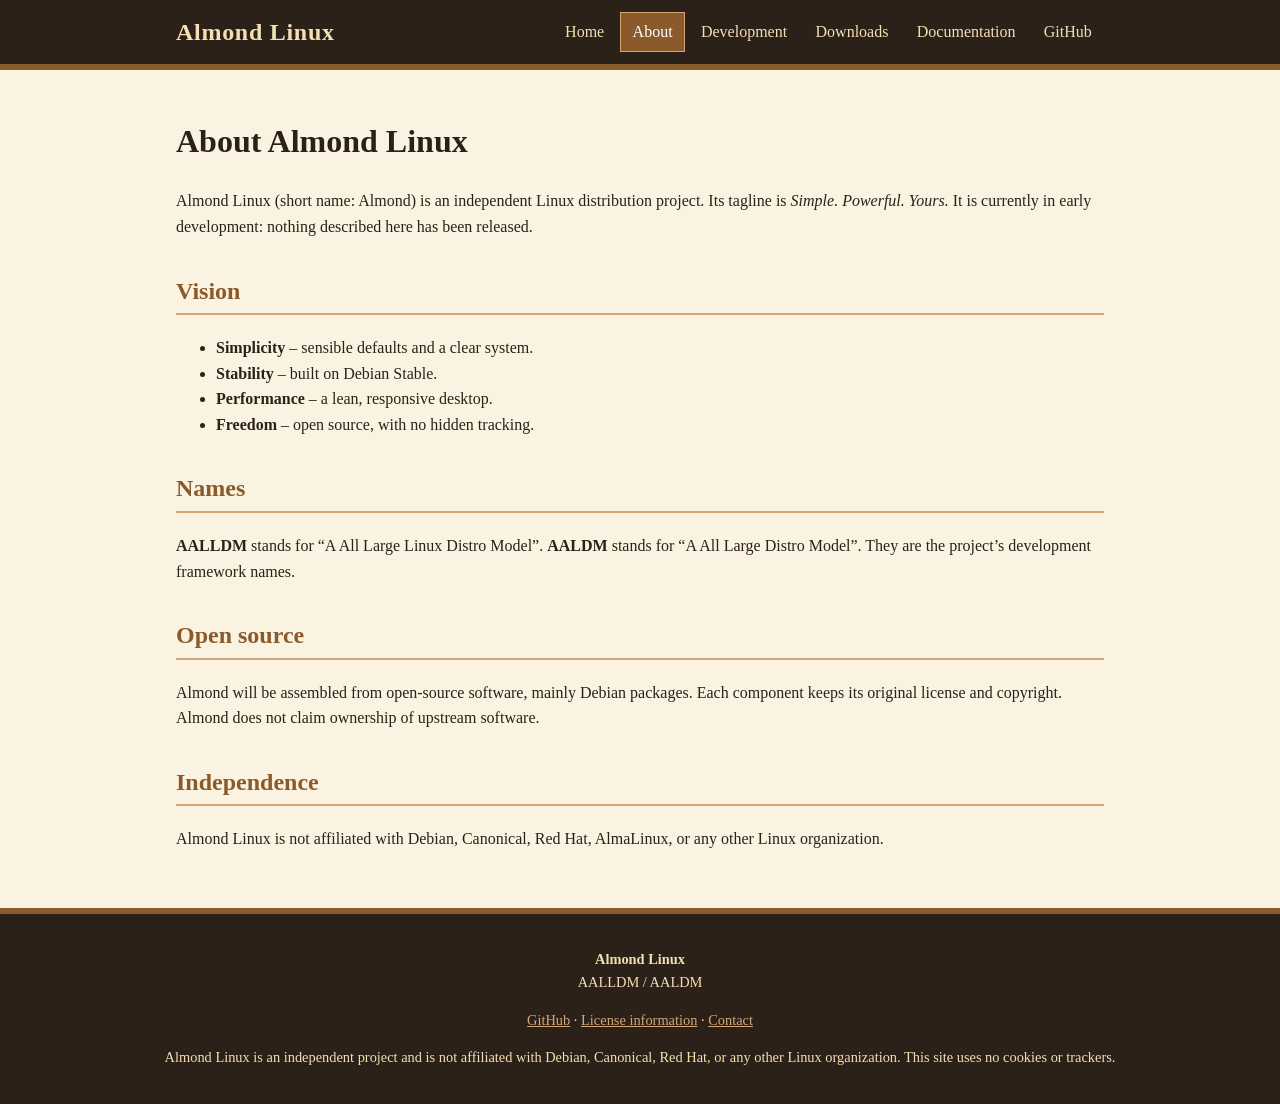
==== about.html @ 00ea7e12 "Initial Almond Linux website (local)" ====
<!DOCTYPE html>
<html lang="en"><head><meta charset="utf-8"><meta name="viewport" content="width=device-width,initial-scale=1">
<title>About – Almond Linux</title><meta name="description" content="What Almond Linux is, its vision and its open-source philosophy.">
<meta property="og:title" content="About – Almond Linux"><meta property="og:description" content="What Almond Linux is, its vision and its open-source philosophy."><meta property="og:type" content="website">
<meta name="theme-color" content="#2B2118"><link rel="stylesheet" href="assets/css/style.css"></head>
<body><a class="skip" href="#main">Skip to content</a>
<header><div class="bar"><a class="brand" href="index.html">Almond Linux</a><nav aria-label="Main"><ul><li><a href="index.html">Home</a></li><li><a href="about.html" aria-current="page">About</a></li><li><a href="development.html">Development</a></li><li><a href="downloads.html">Downloads</a></li><li><a href="docs.html">Documentation</a></li><li><a href="https://github.com/AlmondLinux" rel="noopener">GitHub</a></li></ul></nav></div></header>
<main id="main">

<h1>About Almond Linux</h1>
<p>Almond Linux (short name: Almond) is an independent Linux distribution project. Its tagline is <em>Simple. Powerful. Yours.</em> It is currently in early development: nothing described here has been released.</p>
<h2>Vision</h2>
<ul><li><strong>Simplicity</strong> – sensible defaults and a clear system.</li><li><strong>Stability</strong> – built on Debian Stable.</li><li><strong>Performance</strong> – a lean, responsive desktop.</li><li><strong>Freedom</strong> – open source, with no hidden tracking.</li></ul>
<h2>Names</h2>
<p><strong>AALLDM</strong> stands for “A All Large Linux Distro Model”. <strong>AALDM</strong> stands for “A All Large Distro Model”. They are the project’s development framework names.</p>
<h2>Open source</h2>
<p>Almond will be assembled from open-source software, mainly Debian packages. Each component keeps its original license and copyright. Almond does not claim ownership of upstream software.</p>
<h2>Independence</h2>
<p>Almond Linux is not affiliated with Debian, Canonical, Red Hat, AlmaLinux, or any other Linux organization.</p>
</main>
<footer><p><strong>Almond Linux</strong><br>AALLDM / AALDM</p>
<p><a href="https://github.com/AlmondLinux" rel="noopener">GitHub</a> · <a href="docs.html#license">License information</a> · <a href="docs.html#contact">Contact</a></p>
<p>Almond Linux is an independent project and is not affiliated with Debian, Canonical, Red Hat, or any other Linux organization. This site uses no cookies or trackers.</p></footer>
</body></html>
---- assets/css/style.css ----
:root{--brown:#8B5A2B;--almond:#D2A679;--cream:#F5DEB3;--dark:#2B2118;--paper:#FBF3E2}
*{box-sizing:border-box}
html{font-size:100%}
body{margin:0;background:var(--paper);color:var(--dark);font:1rem/1.6 Georgia,"Times New Roman",serif}
a{color:#6B3F14}a:hover{color:var(--dark)}
a:focus-visible,button:focus-visible{outline:3px solid var(--dark);outline-offset:2px}
.skip{position:absolute;left:-999px}.skip:focus{left:8px;top:8px;background:var(--cream);padding:.5rem;z-index:9}
header{background:var(--dark);border-bottom:6px solid var(--brown)}
.bar{max-width:60rem;margin:0 auto;padding:.75rem 1rem;display:flex;flex-wrap:wrap;align-items:center;justify-content:space-between;gap:.5rem}
.brand{color:var(--cream);font:700 1.5rem Georgia,serif;text-decoration:none;letter-spacing:.03em}
.brand:hover{color:var(--almond)}
nav ul{list-style:none;margin:0;padding:0;display:flex;flex-wrap:wrap;gap:.25rem}
nav a{display:block;color:var(--cream);text-decoration:none;padding:.4rem .7rem;border:1px solid transparent}
nav a:hover,nav a[aria-current=page]{background:var(--brown);border-color:var(--almond);color:#fff}
main{max-width:60rem;margin:0 auto;padding:1.5rem 1rem 2.5rem}
.hero{background:var(--cream);border:2px solid var(--brown);padding:2rem 1.25rem;text-align:center;margin-bottom:2rem}
.hero h1{font-size:clamp(2rem,8vw,3.2rem);letter-spacing:.12em;margin:0;color:var(--brown)}
.tag{font-size:1.3rem;font-style:italic;margin:.25rem 0 1rem}
.status{display:inline-block;background:var(--dark);color:var(--cream);padding:.25rem .75rem;font:.9rem/1.4 monospace}
h2{color:var(--brown);border-bottom:2px solid var(--almond);padding-bottom:.2rem;margin-top:2rem}
.notice{border-left:6px solid var(--brown);background:var(--cream);padding:.75rem 1rem}
table{border-collapse:collapse;width:100%}
th,td{border:1px solid var(--almond);padding:.5rem;text-align:left;vertical-align:top}
th{background:var(--cream)}
code,pre{font-family:ui-monospace,Menlo,monospace}pre{background:var(--dark);color:var(--cream);padding:1rem;overflow-x:auto}
footer{background:var(--dark);color:var(--cream);border-top:6px solid var(--brown);text-align:center;padding:1.25rem 1rem;font-size:.9rem}
footer a{color:var(--almond)}
@media(max-width:36rem){.bar{flex-direction:column;align-items:flex-start}}
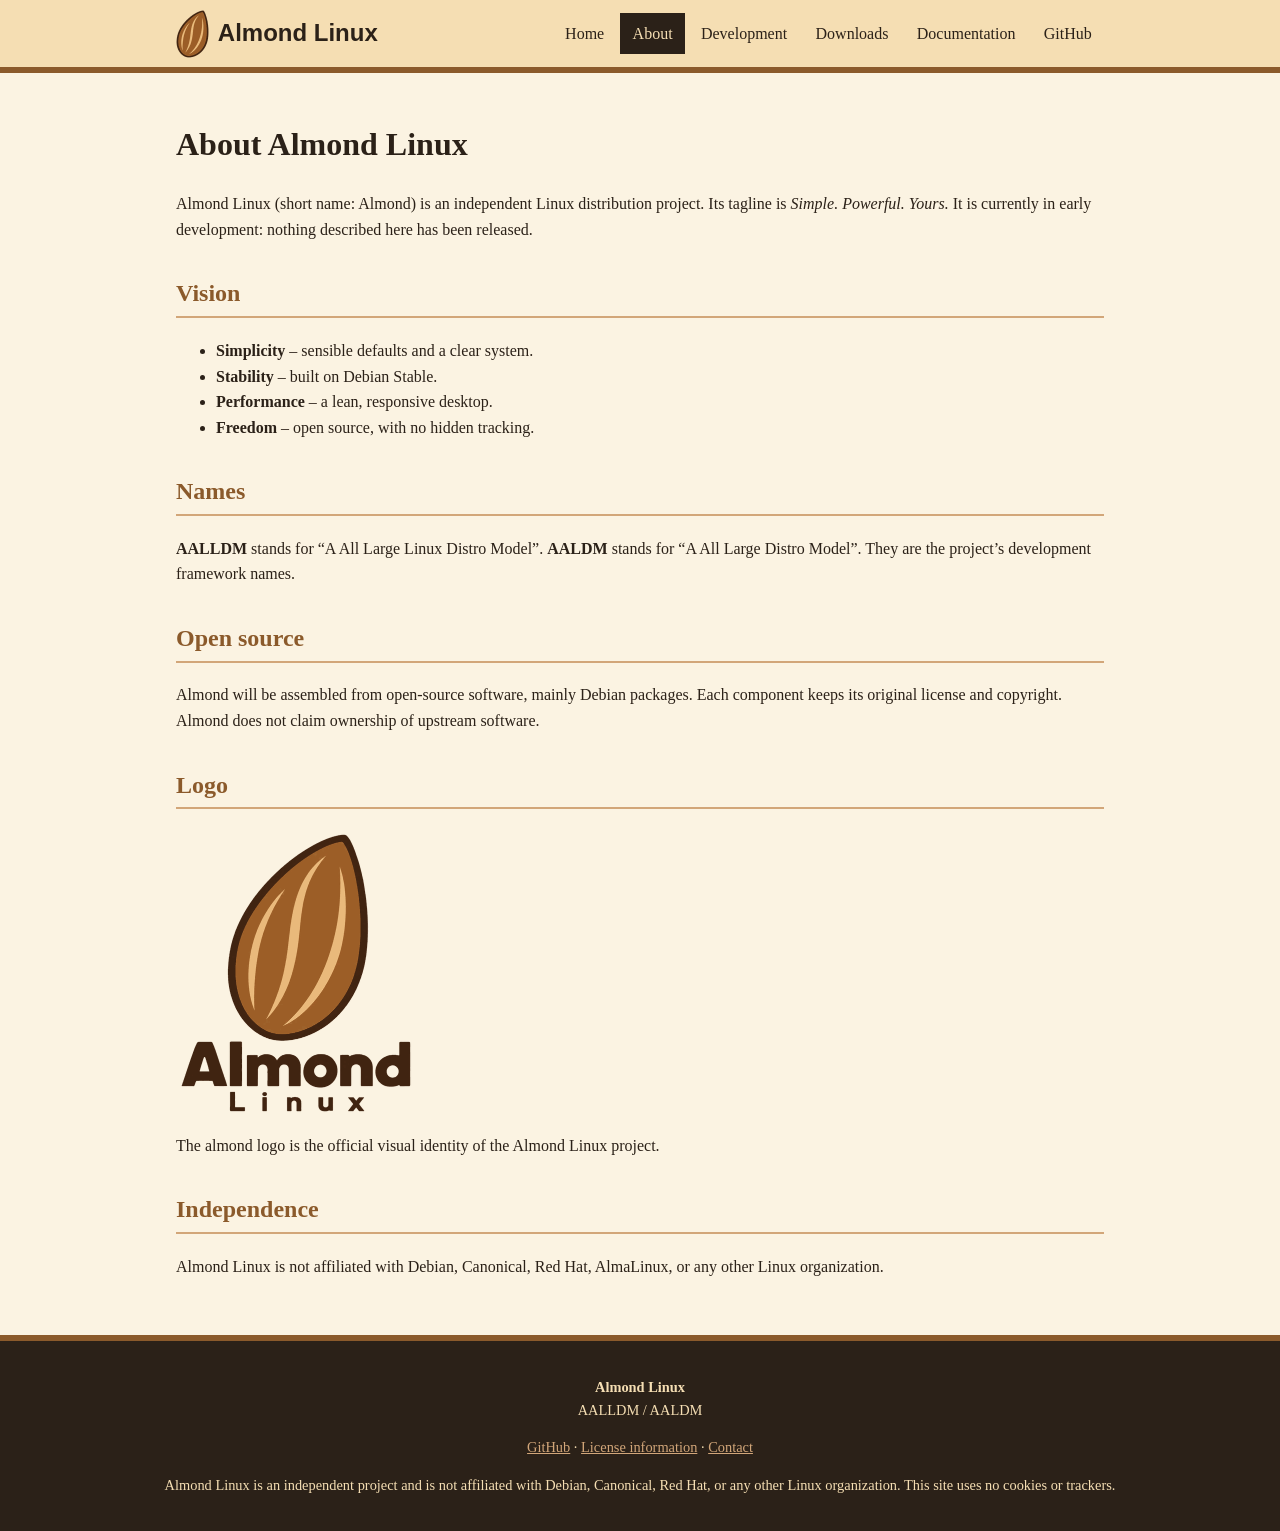
==== commit 104ba542: "Add official Almond logo, favicon and social image; cream header; home roadmap list Co-Authored-By: " ====
--- a/about.html
+++ b/about.html
@@ -2,9 +2,12 @@
 <html lang="en"><head><meta charset="utf-8"><meta name="viewport" content="width=device-width,initial-scale=1">
 <title>About – Almond Linux</title><meta name="description" content="What Almond Linux is, its vision and its open-source philosophy.">
 <meta property="og:title" content="About – Almond Linux"><meta property="og:description" content="What Almond Linux is, its vision and its open-source philosophy."><meta property="og:type" content="website">
-<meta name="theme-color" content="#2B2118"><link rel="stylesheet" href="assets/css/style.css"></head>
+<meta name="theme-color" content="#F5DEB3"><link rel="stylesheet" href="assets/css/style.css">
+<link rel="icon" href="favicon.ico" sizes="any"><link rel="icon" type="image/png" sizes="32x32" href="assets/images/favicon-32.png"><link rel="apple-touch-icon" href="assets/images/apple-touch-icon.png">
+<meta property="og:image" content="https://almondlinux.github.io/assets/images/og-image.png"><meta property="og:image:alt" content="The Almond Linux logo: a brown almond above the words Almond Linux"><meta name="twitter:card" content="summary_large_image">
+</head>
 <body><a class="skip" href="#main">Skip to content</a>
-<header><div class="bar"><a class="brand" href="index.html">Almond Linux</a><nav aria-label="Main"><ul><li><a href="index.html">Home</a></li><li><a href="about.html" aria-current="page">About</a></li><li><a href="development.html">Development</a></li><li><a href="downloads.html">Downloads</a></li><li><a href="docs.html">Documentation</a></li><li><a href="https://github.com/AlmondLinux" rel="noopener">GitHub</a></li></ul></nav></div></header>
+<header><div class="bar"><a class="brand" href="index.html"><img src="assets/images/almond-mark-header.png" width="33" height="48" alt=""><span>Almond Linux</span></a><nav aria-label="Main"><ul><li><a href="index.html">Home</a></li><li><a href="about.html" aria-current="page">About</a></li><li><a href="development.html">Development</a></li><li><a href="downloads.html">Downloads</a></li><li><a href="docs.html">Documentation</a></li><li><a href="https://github.com/AlmondLinux" rel="noopener">GitHub</a></li></ul></nav></div></header>
 <main id="main">
 
 <h1>About Almond Linux</h1>
@@ -15,6 +18,9 @@
 <p><strong>AALLDM</strong> stands for “A All Large Linux Distro Model”. <strong>AALDM</strong> stands for “A All Large Distro Model”. They are the project’s development framework names.</p>
 <h2>Open source</h2>
 <p>Almond will be assembled from open-source software, mainly Debian packages. Each component keeps its original license and copyright. Almond does not claim ownership of upstream software.</p>
+<h2>Logo</h2>
+<p><img class="logo-full" src="assets/images/almond-logo.png" width="240" height="288" alt="The Almond Linux logo: a brown almond with golden highlights above the words Almond Linux"></p>
+<p>The almond logo is the official visual identity of the Almond Linux project.</p>
 <h2>Independence</h2>
 <p>Almond Linux is not affiliated with Debian, Canonical, Red Hat, AlmaLinux, or any other Linux organization.</p>
 </main>
--- a/assets/css/style.css
+++ b/assets/css/style.css
@@ -5,15 +5,20 @@
 a{color:#6B3F14}a:hover{color:var(--dark)}
 a:focus-visible,button:focus-visible{outline:3px solid var(--dark);outline-offset:2px}
 .skip{position:absolute;left:-999px}.skip:focus{left:8px;top:8px;background:var(--cream);padding:.5rem;z-index:9}
-header{background:var(--dark);border-bottom:6px solid var(--brown)}
-.bar{max-width:60rem;margin:0 auto;padding:.75rem 1rem;display:flex;flex-wrap:wrap;align-items:center;justify-content:space-between;gap:.5rem}
-.brand{color:var(--cream);font:700 1.5rem Georgia,serif;text-decoration:none;letter-spacing:.03em}
-.brand:hover{color:var(--almond)}
+header{background:var(--cream);border-bottom:6px solid var(--brown)}
+.bar{max-width:60rem;margin:0 auto;padding:.6rem 1rem;display:flex;flex-wrap:wrap;align-items:center;justify-content:space-between;gap:.5rem}
+.brand{display:flex;align-items:center;gap:.55rem;color:var(--dark);font:700 1.5rem/1.2 "Trebuchet MS",Verdana,sans-serif;text-decoration:none}
+.brand img{display:block}
+.brand:hover{color:var(--brown)}
 nav ul{list-style:none;margin:0;padding:0;display:flex;flex-wrap:wrap;gap:.25rem}
-nav a{display:block;color:var(--cream);text-decoration:none;padding:.4rem .7rem;border:1px solid transparent}
-nav a:hover,nav a[aria-current=page]{background:var(--brown);border-color:var(--almond);color:#fff}
+nav a{display:block;color:var(--dark);text-decoration:none;padding:.4rem .7rem;border:1px solid transparent}
+nav a:hover{background:var(--brown);border-color:var(--dark);color:#fff}
+nav a[aria-current=page]{background:var(--dark);color:var(--cream)}
 main{max-width:60rem;margin:0 auto;padding:1.5rem 1rem 2.5rem}
 .hero{background:var(--cream);border:2px solid var(--brown);padding:2rem 1.25rem;text-align:center;margin-bottom:2rem}
+.hero-mark{display:block;margin:0 auto 1rem;height:auto}
+.logo-full{display:block;max-width:100%;height:auto}
+.roadmap{padding-left:1.25rem}
 .hero h1{font-size:clamp(2rem,8vw,3.2rem);letter-spacing:.12em;margin:0;color:var(--brown)}
 .tag{font-size:1.3rem;font-style:italic;margin:.25rem 0 1rem}
 .status{display:inline-block;background:var(--dark);color:var(--cream);padding:.25rem .75rem;font:.9rem/1.4 monospace}
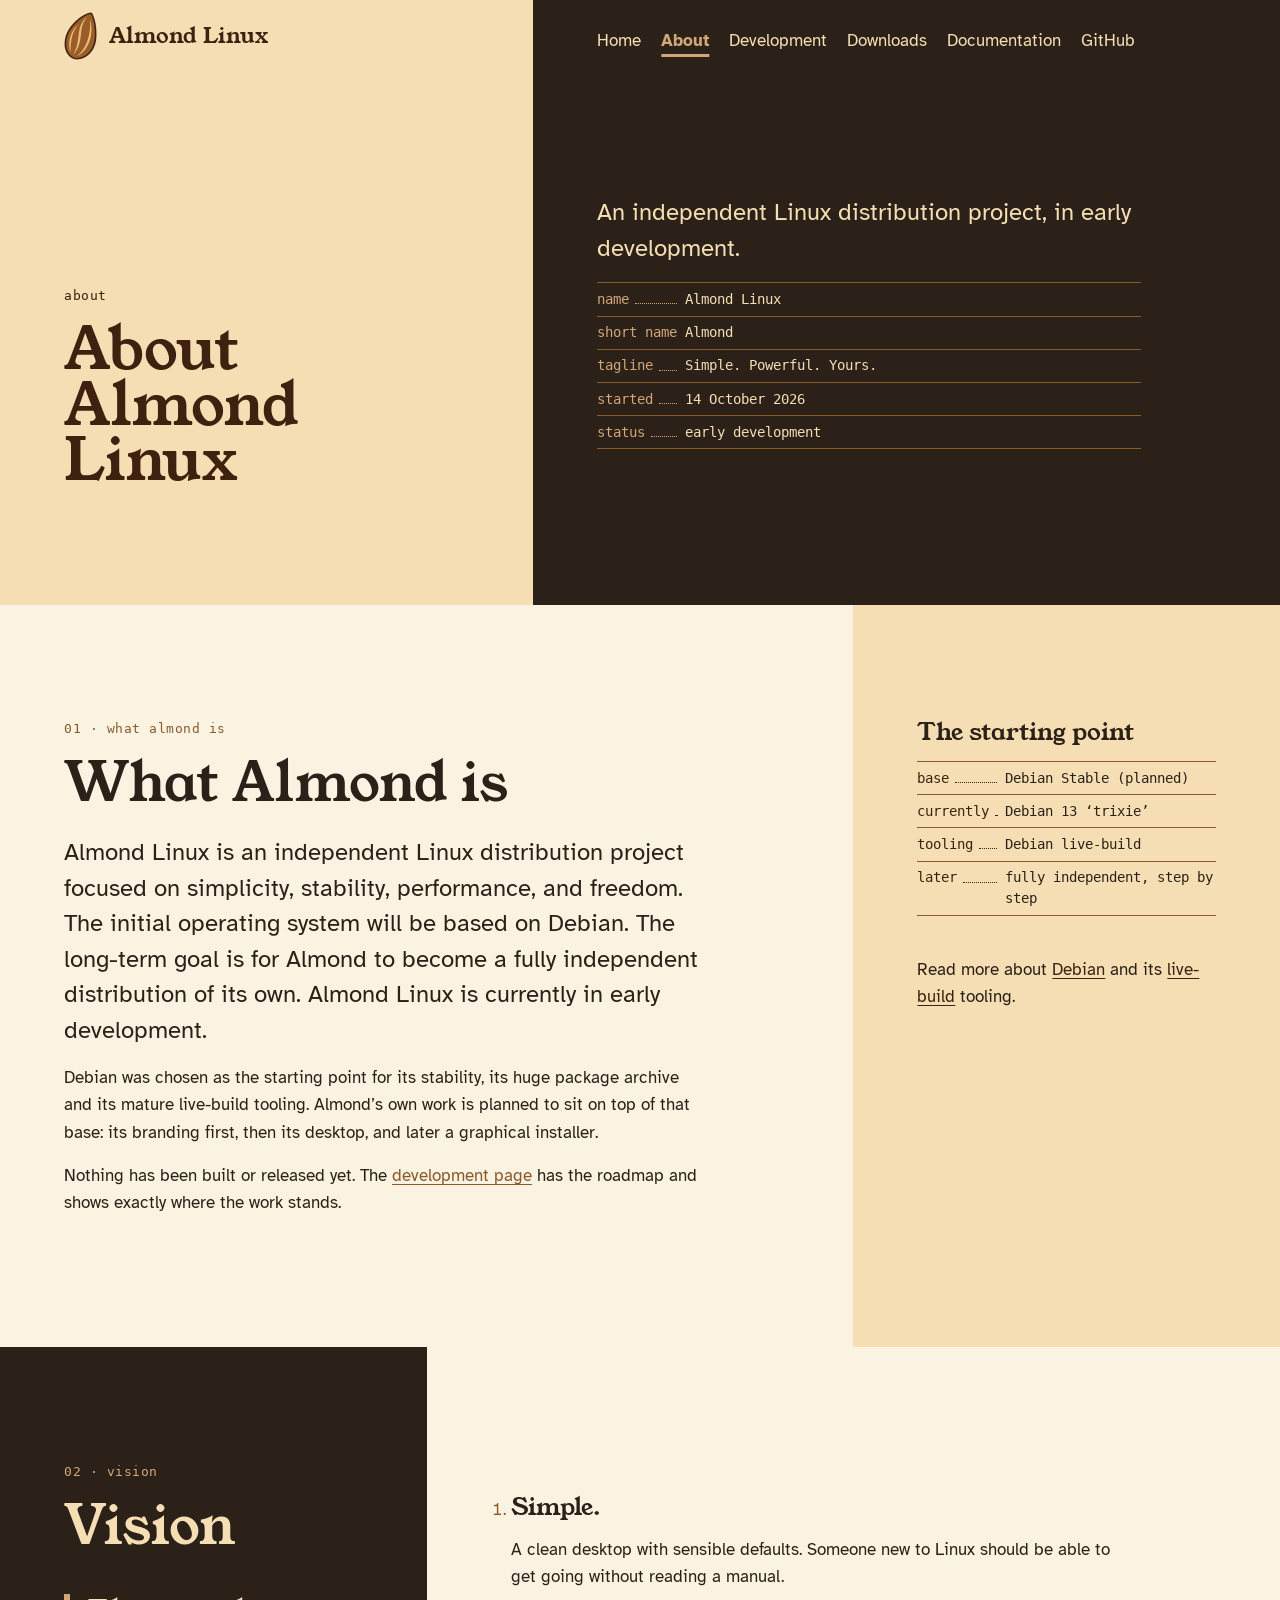
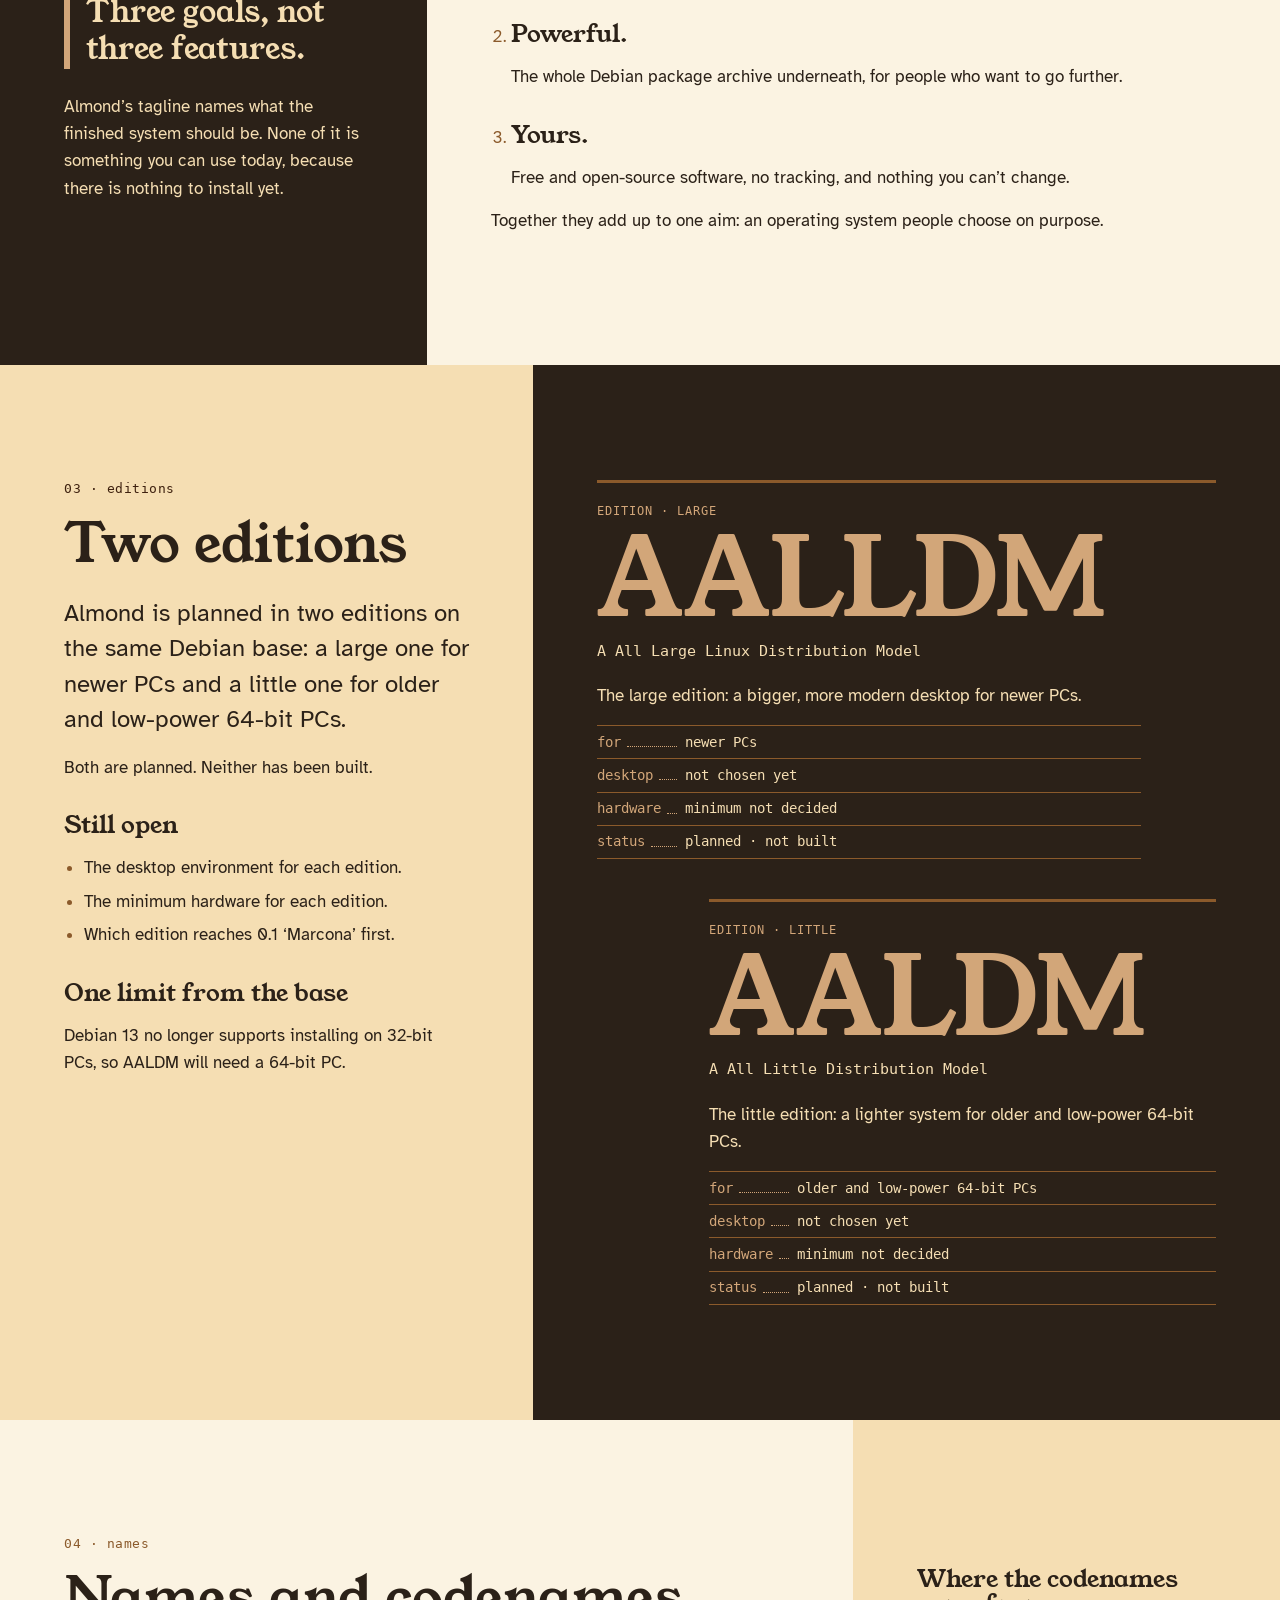
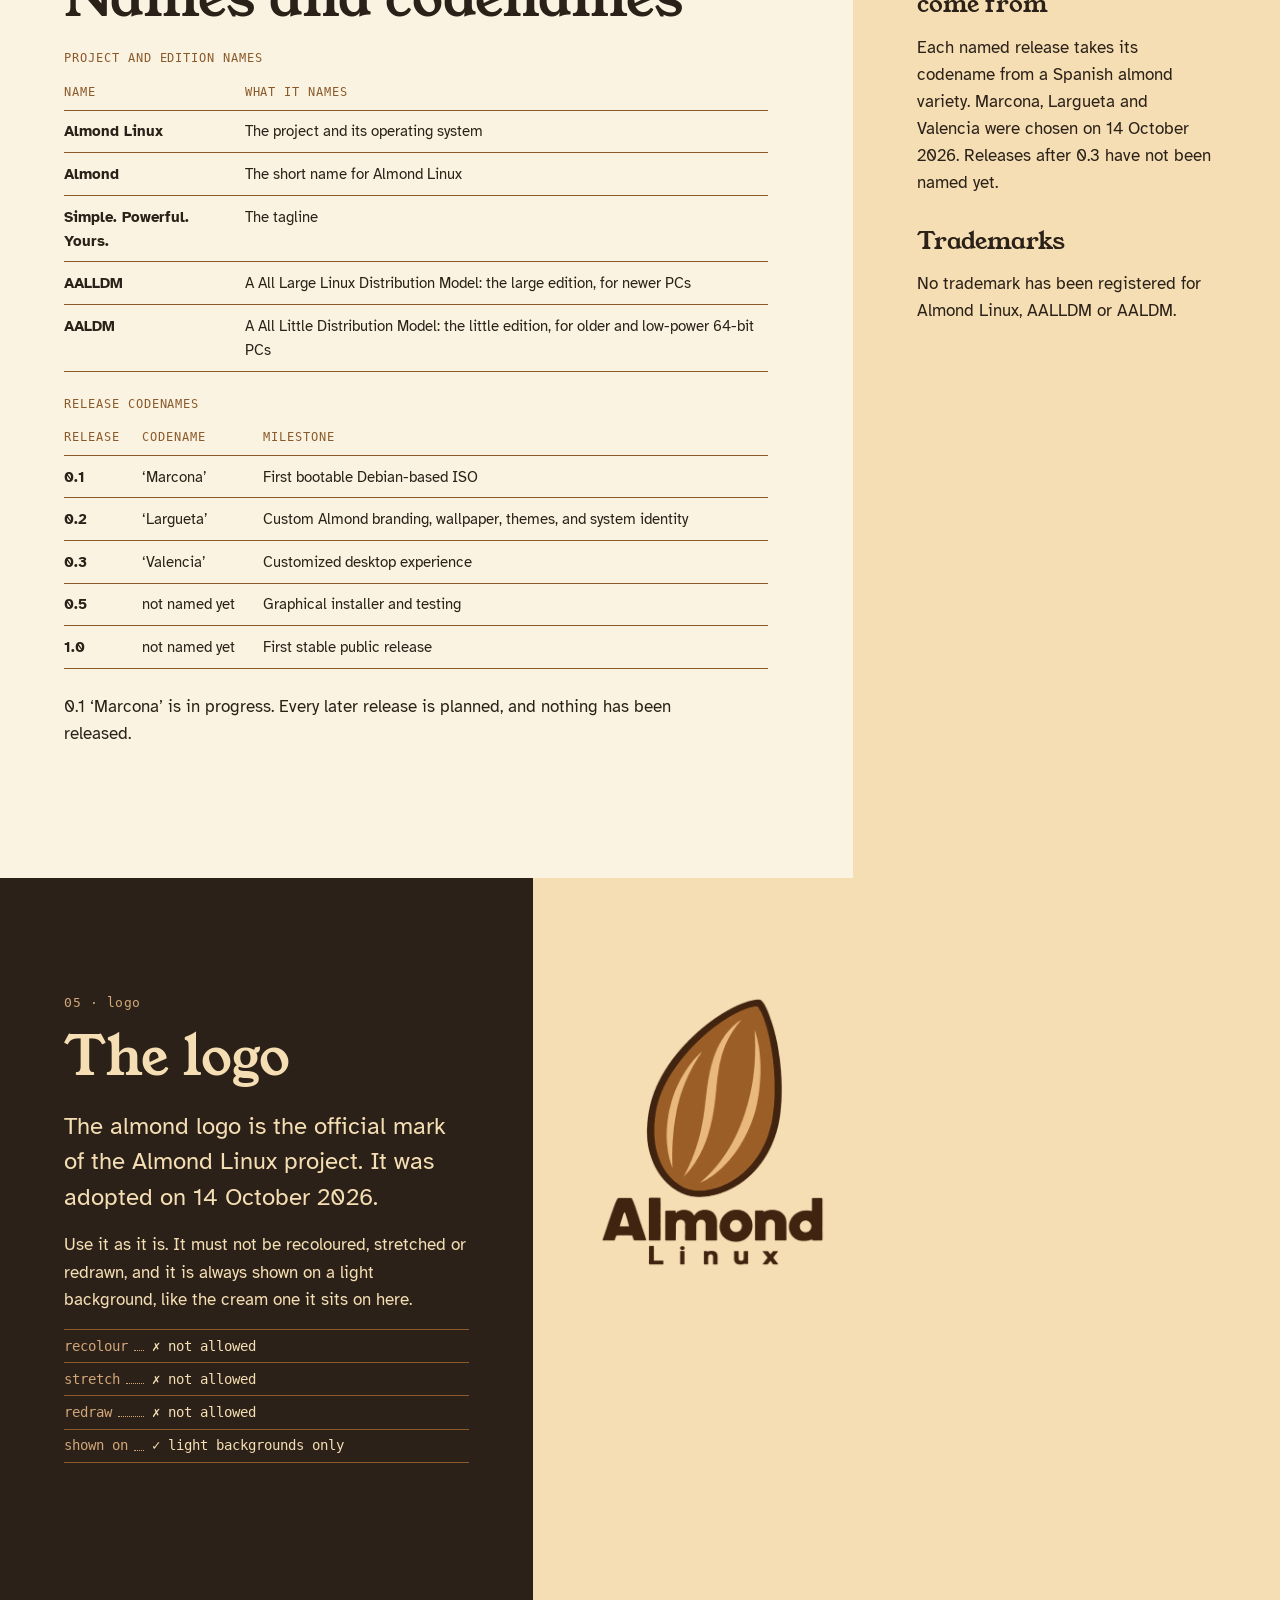
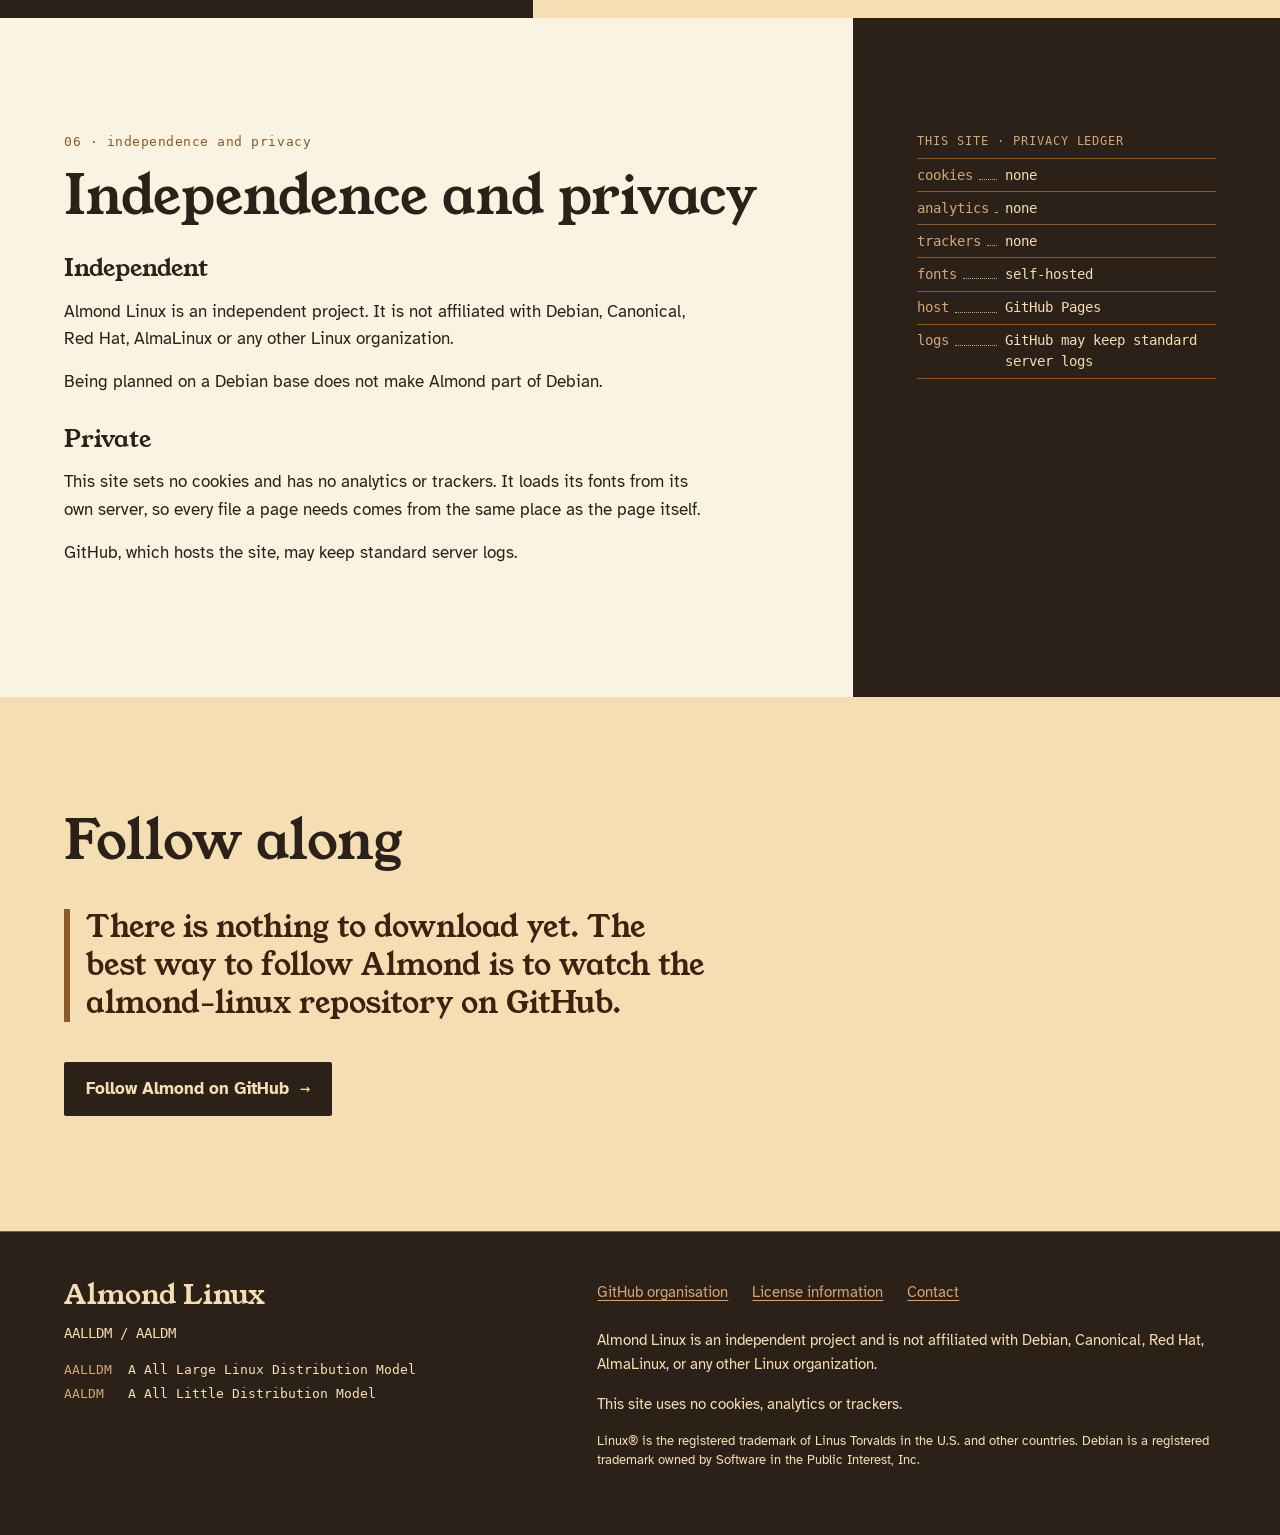
==== commit dfd4ca66: "Almond Linux website: split-field design, two editions, codenames, MIT license Five pages (home, abo" ====
--- a/about.html
+++ b/about.html
@@ -1,30 +1,276 @@
-<!DOCTYPE html>
-<html lang="en"><head><meta charset="utf-8"><meta name="viewport" content="width=device-width,initial-scale=1">
-<title>About – Almond Linux</title><meta name="description" content="What Almond Linux is, its vision and its open-source philosophy.">
-<meta property="og:title" content="About – Almond Linux"><meta property="og:description" content="What Almond Linux is, its vision and its open-source philosophy."><meta property="og:type" content="website">
-<meta name="theme-color" content="#F5DEB3"><link rel="stylesheet" href="assets/css/style.css">
-<link rel="icon" href="favicon.ico" sizes="any"><link rel="icon" type="image/png" sizes="32x32" href="assets/images/favicon-32.png"><link rel="apple-touch-icon" href="assets/images/apple-touch-icon.png">
-<meta property="og:image" content="https://almondlinux.github.io/assets/images/og-image.png"><meta property="og:image:alt" content="The Almond Linux logo: a brown almond above the words Almond Linux"><meta name="twitter:card" content="summary_large_image">
+<!doctype html>
+<html lang="en">
+<head>
+<meta charset="utf-8">
+<meta name="viewport" content="width=device-width, initial-scale=1">
+<title>About – Almond Linux</title>
+<meta name="description" content="What Almond Linux is, its two editions AALLDM and AALDM, its vision, names, codenames and logo.">
+<meta name="theme-color" content="#2B2118">
+<meta name="color-scheme" content="light">
+<link rel="icon" href="favicon.ico" sizes="any">
+<link rel="icon" type="image/png" sizes="32x32" href="assets/images/favicon-32.png">
+<link rel="apple-touch-icon" href="assets/images/apple-touch-icon.png">
+<meta property="og:type" content="website">
+<meta property="og:title" content="About – Almond Linux">
+<meta property="og:description" content="What Almond Linux is, its two editions AALLDM and AALDM, its vision, names, codenames and logo.">
+<meta property="og:image" content="https://almondlinux.github.io/assets/images/og-image.png">
+<meta property="og:image:alt" content="The Almond Linux logo: a brown almond above the words Almond Linux">
+<meta name="twitter:card" content="summary_large_image">
+<link rel="stylesheet" href="assets/css/fonts.css">
+<link rel="stylesheet" href="assets/css/style.css">
 </head>
-<body><a class="skip" href="#main">Skip to content</a>
-<header><div class="bar"><a class="brand" href="index.html"><img src="assets/images/almond-mark-header.png" width="33" height="48" alt=""><span>Almond Linux</span></a><nav aria-label="Main"><ul><li><a href="index.html">Home</a></li><li><a href="about.html" aria-current="page">About</a></li><li><a href="development.html">Development</a></li><li><a href="downloads.html">Downloads</a></li><li><a href="docs.html">Documentation</a></li><li><a href="https://github.com/AlmondLinux" rel="noopener">GitHub</a></li></ul></nav></div></header>
+<body>
+<a class="skip" href="#main">Skip to content</a>
+
+<header class="split s57 masthead">
+  <div class="field cream bar">
+    <a class="brand" href="index.html"><img src="assets/images/almond-mark-header.png" width="33" height="48" alt=""><span>Almond Linux</span></a>
+  </div>
+  <nav class="field navcell" aria-label="Main">
+    <ul>
+      <li><a href="index.html">Home</a></li>
+      <li><a href="about.html" aria-current="page">About</a></li>
+      <li><a href="development.html">Development</a></li>
+      <li><a href="downloads.html">Downloads</a></li>
+      <li><a href="docs.html">Documentation</a></li>
+      <li><a href="https://github.com/AlmondLinux">GitHub</a></li>
+    </ul>
+  </nav>
+</header>
+
 <main id="main">
 
-<h1>About Almond Linux</h1>
-<p>Almond Linux (short name: Almond) is an independent Linux distribution project. Its tagline is <em>Simple. Powerful. Yours.</em> It is currently in early development: nothing described here has been released.</p>
-<h2>Vision</h2>
-<ul><li><strong>Simplicity</strong> – sensible defaults and a clear system.</li><li><strong>Stability</strong> – built on Debian Stable.</li><li><strong>Performance</strong> – a lean, responsive desktop.</li><li><strong>Freedom</strong> – open source, with no hidden tracking.</li></ul>
-<h2>Names</h2>
-<p><strong>AALLDM</strong> stands for “A All Large Linux Distro Model”. <strong>AALDM</strong> stands for “A All Large Distro Model”. They are the project’s development framework names.</p>
-<h2>Open source</h2>
-<p>Almond will be assembled from open-source software, mainly Debian packages. Each component keeps its original license and copyright. Almond does not claim ownership of upstream software.</p>
-<h2>Logo</h2>
-<p><img class="logo-full" src="assets/images/almond-logo.png" width="240" height="288" alt="The Almond Linux logo: a brown almond with golden highlights above the words Almond Linux"></p>
-<p>The almond logo is the official visual identity of the Almond Linux project.</p>
-<h2>Independence</h2>
-<p>Almond Linux is not affiliated with Debian, Canonical, Red Hat, AlmaLinux, or any other Linux organization.</p>
+  <div class="split s57 pagehead">
+    <div class="field cream">
+      <p class="kicker">about</p>
+      <h1><span>About</span> <span>Almond</span> <span>Linux</span></h1>
+    </div>
+    <div class="field dark">
+      <p class="lead">An independent Linux distribution project, in early development.</p>
+      <dl class="ledger">
+        <div><dt>name</dt><dd>Almond Linux</dd></div>
+        <div><dt>short&nbsp;name</dt><dd>Almond</dd></div>
+        <div><dt>tagline</dt><dd>Simple. Powerful. Yours.</dd></div>
+        <div><dt>started</dt><dd><time datetime="2026-10-14">14 October 2026</time></dd></div>
+        <div><dt>status</dt><dd>early development</dd></div>
+      </dl>
+    </div>
+  </div>
+
+  <section class="split s84" aria-labelledby="h-what">
+    <div class="field paper">
+      <p class="kicker">01 · what almond is</p>
+      <h2 id="h-what">What Almond is</h2>
+      <div class="prose">
+        <p class="lead">Almond Linux is an independent Linux distribution project focused on simplicity, stability, performance, and freedom. The initial operating system will be based on Debian. The long-term goal is for Almond to become a fully independent distribution of its own. Almond Linux is currently in early development.</p>
+        <p>Debian was chosen as the starting point for its stability, its huge package archive and its mature live-build tooling. Almond’s own work is planned to sit on top of that base: its branding first, then its desktop, and later a graphical installer.</p>
+        <p>Nothing has been built or released yet. The <a href="development.html">development page</a> has the roadmap and shows exactly where the work stands.</p>
+      </div>
+    </div>
+    <div class="field cream">
+      <h3>The starting point</h3>
+      <dl class="ledger">
+        <div><dt>base</dt><dd>Debian Stable (planned)</dd></div>
+        <div><dt>currently</dt><dd>Debian 13 ‘trixie’</dd></div>
+        <div><dt>tooling</dt><dd>Debian live-build</dd></div>
+        <div><dt>later</dt><dd>fully independent, step by step</dd></div>
+      </dl>
+      <p>Read more about <a href="https://www.debian.org/">Debian</a> and its <a href="https://wiki.debian.org/DebianLive">live-build</a> tooling.</p>
+    </div>
+  </section>
+
+  <section class="split s48" aria-labelledby="h-vision">
+    <div class="field dark">
+      <p class="kicker">02 · vision</p>
+      <h2 id="h-vision">Vision</h2>
+      <p class="big">Three goals, not three features.</p>
+      <p>Almond’s tagline names what the finished system should be. None of it is something you can use today, because there is nothing to install yet.</p>
+    </div>
+    <div class="field paper">
+      <div class="prose">
+        <ol>
+          <li>
+            <h3>Simple.</h3>
+            <p>A clean desktop with sensible defaults. Someone new to Linux should be able to get going without reading a manual.</p>
+          </li>
+          <li>
+            <h3>Powerful.</h3>
+            <p>The whole Debian package archive underneath, for people who want to go further.</p>
+          </li>
+          <li>
+            <h3>Yours.</h3>
+            <p>Free and open-source software, no tracking, and nothing you can’t change.</p>
+          </li>
+        </ol>
+        <p>Together they add up to one aim: an operating system people choose on purpose.</p>
+      </div>
+    </div>
+  </section>
+
+  <section class="split s57" aria-labelledby="h-editions">
+    <div class="field cream">
+      <p class="kicker">03 · editions</p>
+      <h2 id="h-editions">Two editions</h2>
+      <p class="lead">Almond is planned in two editions on the same Debian base: a large one for newer PCs and a little one for older and low-power 64-bit PCs.</p>
+      <p>Both are planned. Neither has been built.</p>
+      <div class="prose">
+        <h3>Still open</h3>
+        <ul>
+          <li>The desktop environment for each edition.</li>
+          <li>The minimum hardware for each edition.</li>
+          <li>Which edition reaches 0.1 ‘Marcona’ first.</li>
+        </ul>
+        <h3>One limit from the base</h3>
+        <p>Debian 13 no longer supports installing on 32-bit PCs, so AALDM will need a 64-bit PC.</p>
+      </div>
+    </div>
+    <div class="field dark">
+      <div class="edition">
+        <p class="cap">Edition · large</p>
+        <p class="acro">AALLDM</p>
+        <p class="expansion">A All Large Linux Distribution Model</p>
+        <p>The large edition: a bigger, more modern desktop for newer PCs.</p>
+        <dl class="ledger">
+          <div><dt>for</dt><dd>newer PCs</dd></div>
+          <div><dt>desktop</dt><dd>not chosen yet</dd></div>
+          <div><dt>hardware</dt><dd>minimum not decided</dd></div>
+          <div><dt>status</dt><dd>planned · not built</dd></div>
+        </dl>
+      </div>
+      <div class="edition">
+        <p class="cap">Edition · little</p>
+        <p class="acro">AALDM</p>
+        <p class="expansion">A All Little Distribution Model</p>
+        <p>The little edition: a lighter system for older and low-power 64-bit PCs.</p>
+        <dl class="ledger">
+          <div><dt>for</dt><dd>older and low-power 64-bit PCs</dd></div>
+          <div><dt>desktop</dt><dd>not chosen yet</dd></div>
+          <div><dt>hardware</dt><dd>minimum not decided</dd></div>
+          <div><dt>status</dt><dd>planned · not built</dd></div>
+        </dl>
+      </div>
+    </div>
+  </section>
+
+  <section class="split s84" aria-labelledby="h-names">
+    <div class="field paper">
+      <p class="kicker">04 · names</p>
+      <h2 id="h-names">Names and codenames</h2>
+      <div class="scroll">
+        <table>
+          <caption>Project and edition names</caption>
+          <thead>
+            <tr><th scope="col">Name</th><th scope="col">What it names</th></tr>
+          </thead>
+          <tbody>
+            <tr><th scope="row">Almond Linux</th><td>The project and its operating system</td></tr>
+            <tr><th scope="row">Almond</th><td>The short name for Almond Linux</td></tr>
+            <tr><th scope="row">Simple. Powerful. Yours.</th><td>The tagline</td></tr>
+            <tr><th scope="row">AALLDM</th><td>A All Large Linux Distribution Model: the large edition, for newer PCs</td></tr>
+            <tr><th scope="row">AALDM</th><td>A All Little Distribution Model: the little edition, for older and low-power 64-bit PCs</td></tr>
+          </tbody>
+        </table>
+      </div>
+      <div class="scroll">
+        <table>
+          <caption>Release codenames</caption>
+          <thead>
+            <tr><th scope="col">Release</th><th scope="col">Codename</th><th scope="col">Milestone</th></tr>
+          </thead>
+          <tbody>
+            <tr><th scope="row">0.1</th><td>‘Marcona’</td><td>First bootable Debian-based ISO</td></tr>
+            <tr><th scope="row">0.2</th><td>‘Largueta’</td><td>Custom Almond branding, wallpaper, themes, and system identity</td></tr>
+            <tr><th scope="row">0.3</th><td>‘Valencia’</td><td>Customized desktop experience</td></tr>
+            <tr><th scope="row">0.5</th><td>not named yet</td><td>Graphical installer and testing</td></tr>
+            <tr><th scope="row">1.0</th><td>not named yet</td><td>First stable public release</td></tr>
+          </tbody>
+        </table>
+      </div>
+      <p>0.1 ‘Marcona’ is in progress. Every later release is planned, and nothing has been released.</p>
+    </div>
+    <div class="field cream">
+      <div class="prose">
+        <h3>Where the codenames come from</h3>
+        <p>Each named release takes its codename from a Spanish almond variety. Marcona, Largueta and Valencia were chosen on 14 October 2026. Releases after 0.3 have not been named yet.</p>
+        <h3>Trademarks</h3>
+        <p>No trademark has been registered for Almond Linux, AALLDM or AALDM.</p>
+      </div>
+    </div>
+  </section>
+
+  <section class="split s57" aria-labelledby="h-logo">
+    <div class="field dark">
+      <p class="kicker">05 · logo</p>
+      <h2 id="h-logo">The logo</h2>
+      <p class="lead">The almond logo is the official mark of the Almond Linux project. It was adopted on 14 October 2026.</p>
+      <p>Use it as it is. It must not be recoloured, stretched or redrawn, and it is always shown on a light background, like the cream one it sits on here.</p>
+      <dl class="ledger">
+        <div><dt>recolour</dt><dd><span aria-hidden="true">✗ </span>not allowed</dd></div>
+        <div><dt>stretch</dt><dd><span aria-hidden="true">✗ </span>not allowed</dd></div>
+        <div><dt>redraw</dt><dd><span aria-hidden="true">✗ </span>not allowed</dd></div>
+        <div><dt>shown on</dt><dd><span aria-hidden="true">✓ </span>light backgrounds only</dd></div>
+      </dl>
+    </div>
+    <div class="field cream">
+      <img class="lockup" src="assets/images/almond-logo.png" width="480" height="575" alt="The Almond Linux logo: a brown almond with golden highlights above the words Almond Linux">
+    </div>
+  </section>
+
+  <section class="split s84" aria-labelledby="h-indep">
+    <div class="field paper">
+      <p class="kicker">06 · independence and privacy</p>
+      <h2 id="h-indep">Independence and privacy</h2>
+      <div class="prose">
+        <h3>Independent</h3>
+        <p>Almond Linux is an independent project. It is not affiliated with Debian, Canonical, Red Hat, AlmaLinux or any other Linux organization.</p>
+        <p>Being planned on a Debian base does not make Almond part of Debian.</p>
+        <h3>Private</h3>
+        <p>This site sets no cookies and has no analytics or trackers. It loads its fonts from its own server, so every file a page needs comes from the same place as the page itself.</p>
+        <p>GitHub, which hosts the site, may keep standard server logs.</p>
+      </div>
+    </div>
+    <div class="field dark">
+      <p class="cap">This site · privacy ledger</p>
+      <dl class="ledger">
+        <div><dt>cookies</dt><dd>none</dd></div>
+        <div><dt>analytics</dt><dd>none</dd></div>
+        <div><dt>trackers</dt><dd>none</dd></div>
+        <div><dt>fonts</dt><dd>self-hosted</dd></div>
+        <div><dt>host</dt><dd>GitHub Pages</dd></div>
+        <div><dt>logs</dt><dd>GitHub may keep standard server logs</dd></div>
+      </dl>
+    </div>
+  </section>
+
+  <section class="split" aria-labelledby="h-follow">
+    <div class="field cream">
+      <h2 id="h-follow">Follow along</h2>
+      <p class="big">There is nothing to download yet. The best way to follow Almond is to watch the almond-linux repository on GitHub.</p>
+      <a class="btn" href="https://github.com/AlmondLinux/almond-linux"><span>Follow Almond on GitHub</span> <span class="arr" aria-hidden="true">→</span></a>
+    </div>
+  </section>
+
 </main>
-<footer><p><strong>Almond Linux</strong><br>AALLDM / AALDM</p>
-<p><a href="https://github.com/AlmondLinux" rel="noopener">GitHub</a> · <a href="docs.html#license">License information</a> · <a href="docs.html#contact">Contact</a></p>
-<p>Almond Linux is an independent project and is not affiliated with Debian, Canonical, Red Hat, or any other Linux organization. This site uses no cookies or trackers.</p></footer>
-</body></html>+
+<footer class="split s57 dark foot">
+  <div class="field">
+    <p class="fname">Almond Linux</p>
+    <p class="mono">AALLDM / AALDM</p>
+    <dl class="expand">
+      <div><dt>AALLDM</dt><dd>A All Large Linux Distribution Model</dd></div>
+      <div><dt>AALDM</dt><dd>A All Little Distribution Model</dd></div>
+    </dl>
+  </div>
+  <div class="field">
+    <ul class="flinks">
+      <li><a href="https://github.com/AlmondLinux">GitHub organisation</a></li>
+      <li><a href="docs.html#license">License information</a></li>
+      <li><a href="docs.html#contact">Contact</a></li>
+    </ul>
+    <p>Almond Linux is an independent project and is not affiliated with Debian, Canonical, Red Hat, AlmaLinux, or any other Linux organization.</p>
+    <p>This site uses no cookies, analytics or trackers.</p>
+    <p class="legal">Linux® is the registered trademark of Linus Torvalds in the U.S. and other countries. Debian is a registered trademark owned by Software in the Public Interest, Inc.</p>
+  </div>
+</footer>
+</body>
+</html>
--- a/assets/css/fonts.css
+++ b/assets/css/fonts.css
@@ -0,0 +1,5 @@
+@font-face{font-family:"Young Serif";src:url(../fonts/young-serif-latin-400-normal.woff2) format("woff2");font-weight:400;font-style:normal;font-display:swap}
+@font-face{font-family:"Atkinson Hyperlegible";src:url(../fonts/atkinson-hyperlegible-latin-400-normal.woff2) format("woff2");font-weight:400;font-style:normal;font-display:swap}
+@font-face{font-family:"Atkinson Hyperlegible";src:url(../fonts/atkinson-hyperlegible-latin-400-italic.woff2) format("woff2");font-weight:400;font-style:italic;font-display:swap}
+@font-face{font-family:"Atkinson Hyperlegible";src:url(../fonts/atkinson-hyperlegible-latin-700-normal.woff2) format("woff2");font-weight:700;font-style:normal;font-display:swap}
+@font-face{font-family:"DejaVu Sans Mono";src:url(../fonts/dejavu-sans-mono-subset-400.woff2) format("woff2");font-weight:400;font-style:normal;font-display:swap}
--- a/assets/css/style.css
+++ b/assets/css/style.css
@@ -1,33 +1,292 @@
-:root{--brown:#8B5A2B;--almond:#D2A679;--cream:#F5DEB3;--dark:#2B2118;--paper:#FBF3E2}
-*{box-sizing:border-box}
-html{font-size:100%}
-body{margin:0;background:var(--paper);color:var(--dark);font:1rem/1.6 Georgia,"Times New Roman",serif}
-a{color:#6B3F14}a:hover{color:var(--dark)}
-a:focus-visible,button:focus-visible{outline:3px solid var(--dark);outline-offset:2px}
-.skip{position:absolute;left:-999px}.skip:focus{left:8px;top:8px;background:var(--cream);padding:.5rem;z-index:9}
-header{background:var(--cream);border-bottom:6px solid var(--brown)}
-.bar{max-width:60rem;margin:0 auto;padding:.6rem 1rem;display:flex;flex-wrap:wrap;align-items:center;justify-content:space-between;gap:.5rem}
-.brand{display:flex;align-items:center;gap:.55rem;color:var(--dark);font:700 1.5rem/1.2 "Trebuchet MS",Verdana,sans-serif;text-decoration:none}
-.brand img{display:block}
-.brand:hover{color:var(--brown)}
-nav ul{list-style:none;margin:0;padding:0;display:flex;flex-wrap:wrap;gap:.25rem}
-nav a{display:block;color:var(--dark);text-decoration:none;padding:.4rem .7rem;border:1px solid transparent}
-nav a:hover{background:var(--brown);border-color:var(--dark);color:#fff}
-nav a[aria-current=page]{background:var(--dark);color:var(--cream)}
-main{max-width:60rem;margin:0 auto;padding:1.5rem 1rem 2.5rem}
-.hero{background:var(--cream);border:2px solid var(--brown);padding:2rem 1.25rem;text-align:center;margin-bottom:2rem}
-.hero-mark{display:block;margin:0 auto 1rem;height:auto}
-.logo-full{display:block;max-width:100%;height:auto}
-.roadmap{padding-left:1.25rem}
-.hero h1{font-size:clamp(2rem,8vw,3.2rem);letter-spacing:.12em;margin:0;color:var(--brown)}
-.tag{font-size:1.3rem;font-style:italic;margin:.25rem 0 1rem}
-.status{display:inline-block;background:var(--dark);color:var(--cream);padding:.25rem .75rem;font:.9rem/1.4 monospace}
-h2{color:var(--brown);border-bottom:2px solid var(--almond);padding-bottom:.2rem;margin-top:2rem}
-.notice{border-left:6px solid var(--brown);background:var(--cream);padding:.75rem 1rem}
-table{border-collapse:collapse;width:100%}
-th,td{border:1px solid var(--almond);padding:.5rem;text-align:left;vertical-align:top}
-th{background:var(--cream)}
-code,pre{font-family:ui-monospace,Menlo,monospace}pre{background:var(--dark);color:var(--cream);padding:1rem;overflow-x:auto}
-footer{background:var(--dark);color:var(--cream);border-top:6px solid var(--brown);text-align:center;padding:1.25rem 1rem;font-size:.9rem}
-footer a{color:var(--almond)}
-@media(max-width:36rem){.bar{flex-direction:column;align-items:flex-start}}
+/* Almond Linux — site stylesheet
+   Palette: brown #8B5A2B, almond #D2A679, cream #F5DEB3, dark #2B2118
+   (+ #3E210F, the logo's own outline brown, and #FBF3E2 paper).
+   The logo outline is #3E210F: only ever place the logo on cream or paper. */
+:root {
+  --brown: #8B5A2B;
+  --almond: #D2A679;
+  --cream: #F5DEB3;
+  --dark: #2B2118;
+  --ink: #3E210F;
+  --paper: #FBF3E2;
+  --serif: "Young Serif", Georgia, serif;
+  --sans: "Atkinson Hyperlegible", "Trebuchet MS", sans-serif;
+  --mono: "DejaVu Sans Mono", Menlo, monospace;
+  --gut: clamp(1rem, 5vw, 5rem);
+  --vpad: clamp(3.5rem, 9vw, 8rem);
+}
+
+*, *::before, *::after { box-sizing: border-box; }
+html { -webkit-text-size-adjust: 100%; text-size-adjust: 100%; }
+body {
+  margin: 0;
+  background: var(--paper);
+  color: var(--dark);
+  font: 400 1.0625rem/1.6 var(--sans);
+  font-synthesis: none;
+}
+h1, h2, h3 { font-family: var(--serif); font-weight: 400; line-height: 1.05; margin: 0; overflow-wrap: break-word; }
+h2 { font-size: clamp(2rem, 1rem + 3vw, 4rem); margin-bottom: 1.5rem; }
+h3 { font-size: 1.5rem; margin-bottom: 1rem; }
+p { margin: 0 0 1rem; max-width: 40rem; }
+img { display: block; max-width: 100%; height: auto; }
+ul, ol, dl, dd { margin: 0; padding: 0; }
+.mono { font-family: var(--mono); font-size: .9em; }
+
+/* fields: each sets its own link, focus and label colours */
+.cream { background: var(--cream); color: var(--dark); --link: var(--ink); --focus: var(--dark); --kick: var(--ink); --rule: var(--brown); }
+.paper { background: var(--paper); color: var(--dark); --link: var(--brown); --focus: var(--dark); --kick: var(--brown); --rule: var(--brown); }
+.dark { background: var(--dark); color: var(--cream); --link: var(--almond); --focus: var(--almond); --kick: var(--almond); --rule: var(--brown); }
+
+a { color: var(--link, var(--brown)); text-decoration-thickness: 1px; text-underline-offset: .2em; }
+a:hover { text-decoration-thickness: 3px; }
+:focus-visible { outline: 3px solid var(--focus, var(--dark)); outline-offset: 3px; }
+
+.skip {
+  position: absolute; left: 1rem; top: -10rem; z-index: 10;
+  padding: .75rem 1rem; background: var(--cream); color: var(--dark);
+  border: 2px solid var(--dark); font-weight: 700;
+}
+.skip:focus { top: 1rem; }
+.vh {
+  position: absolute; width: 1px; height: 1px; overflow: hidden;
+  clip-path: inset(50%); white-space: nowrap;
+}
+
+/* the split grid: one column until 50rem, then 5/7, 8/4, 4/8 */
+.split { display: grid; }
+.field { padding: var(--vpad) var(--gut); min-width: 0; }
+
+.kicker {
+  font: .8125rem/1.4 var(--mono); color: var(--kick);
+  letter-spacing: .04em; margin-bottom: 1rem;
+}
+.lead { font-size: clamp(1.1875rem, 1rem + .6vw, 1.5rem); line-height: 1.5; }
+
+/* header */
+.masthead .field { padding-top: .75rem; padding-bottom: .75rem; }
+.brand {
+  display: inline-flex; align-items: center; gap: .75rem;
+  font: 1.375rem/1 var(--serif); color: var(--ink); text-decoration: none;
+}
+.brand:hover { text-decoration: underline; text-decoration-thickness: 2px; }
+.navcell { background: var(--cream); --focus: var(--dark); border-bottom: 1px solid var(--brown); }
+.masthead .navcell { padding-top: 0; }
+.navcell ul { list-style: none; display: flex; flex-wrap: wrap; gap: 0 1.25rem; }
+.navcell a { display: block; padding: .5rem 0; color: var(--dark); text-decoration: none; }
+.navcell a:hover { text-decoration: underline; }
+.navcell a[aria-current="page"] {
+  font-weight: 700; text-decoration: underline; text-decoration-thickness: 3px;
+  text-underline-offset: .45em; text-decoration-color: var(--brown);
+}
+
+/* hero */
+.stack { display: flex; flex-direction: column; gap: 2.5rem; }
+.hero .cream { flex-direction: row; align-items: flex-end; gap: 1.25rem; padding-top: 2rem; padding-bottom: 2.5rem; }
+.mark { width: clamp(4.5rem, 20vw, 8rem); }
+h1 { font-size: clamp(2.5rem, 12vw, 6rem); line-height: .95; color: var(--ink); }
+h1 span, .tagline span { display: block; }
+.tagline {
+  font: clamp(2.75rem, 15vw, 6rem)/.98 var(--serif);
+  color: var(--cream); margin: 0; max-width: none;
+}
+.lede { font-size: 1.25rem; line-height: 1.45; margin-bottom: .5rem; }
+.strong { font-weight: 700; color: var(--almond); margin-bottom: 1rem; }
+.hero-cta { margin: 0 0 2.5rem; }
+.hero-cta .btn { margin-top: .5rem; }
+.cap {
+  font: .75rem/1.4 var(--mono); text-transform: uppercase;
+  letter-spacing: .08em; color: var(--kick, var(--almond)); margin-bottom: .5rem;
+}
+
+/* ledger: mono key/value rows with dotted leaders */
+.ledger { font: .875rem/1.5 var(--mono); max-width: 34rem; margin-bottom: 2.5rem; border-bottom: 1px solid var(--rule, var(--brown)); }
+.ledger div {
+  display: grid; grid-template-columns: 10ch minmax(0, 1fr); gap: 0 1ch;
+  padding: .35rem 0; border-top: 1px solid var(--rule, var(--brown));
+}
+.ledger dt { display: flex; align-self: start; color: var(--kick, var(--almond)); }
+.ledger dt::after { content: ""; flex: 1; margin: 0 0 .4em .75ch; border-bottom: 1px dotted currentColor; }
+
+.btn {
+  display: inline-block; padding: .875rem 1.25rem;
+  background: var(--almond); color: var(--dark);
+  border: 2px solid var(--almond); border-radius: 2px;
+  font-weight: 700; line-height: 1.2; text-decoration: none;
+}
+.btn:hover { background: var(--cream); border-color: var(--cream); }
+.cream .btn, .paper .btn { background: var(--dark); color: var(--cream); border-color: var(--dark); }
+.cream .btn:hover, .paper .btn:hover { background: var(--ink); border-color: var(--ink); }
+.arr { font-family: var(--mono); font-weight: 400; margin-left: .35rem; }
+
+/* logbook: dated entries of things that actually happened */
+.logbook { list-style: none; margin: .5rem 0 1rem; border-bottom: 1px solid var(--brown); }
+.logbook li { padding: .75rem 0; border-top: 1px solid var(--brown); line-height: 1.45; }
+.logbook time { display: block; font: .8125rem/1.5 var(--mono); color: var(--kick, var(--ink)); }
+.aside { font-style: italic; }
+
+/* vision: three words, stepped down the page */
+.goal { border-top: 3px solid var(--brown); padding: 1rem 0 2.25rem; }
+.goal + .goal { margin-left: clamp(1.5rem, 8vw, 9rem); }
+.goal + .goal + .goal { margin-left: clamp(3rem, 16vw, 18rem); }
+.goal dt { font: clamp(2.75rem, 1.5rem + 5vw, 6rem)/1 var(--serif); color: var(--brown); margin-bottom: .75rem; }
+.goal dd { max-width: 30rem; font-size: 1.125rem; }
+
+/* editions: two planned builds of Almond, set as a typographic pair */
+.edition { border-top: 3px solid var(--rule); padding: 1.25rem 0 2.5rem; }
+.edition:last-child { padding-bottom: 0; }
+.edition + .edition { margin-left: clamp(0rem, 10vw, 10rem); }
+.edition .acro { font: clamp(3rem, 2rem + 6vw, 7rem)/.95 var(--serif); color: var(--kick); margin: 0 0 .5rem; letter-spacing: -.01em; }
+.edition .expansion { font: .9375rem/1.5 var(--mono); margin-bottom: 1.25rem; }
+.edition .ledger { margin-bottom: 0; }
+.edition p:not(.acro):not(.expansion) { max-width: 34rem; }
+
+/* downloads: one row per edition — words on one side, a screen on the other, sides alternating */
+.choose-head { padding-bottom: clamp(2.5rem, 6vw, 4rem); }
+.ed-row { display: grid; gap: 2.5rem; padding: var(--vpad) var(--gut); align-items: center; }
+.ed-text { min-width: 0; }
+.ed-tag { font: italic 400 clamp(1.5rem, 1rem + 1.6vw, 2.25rem)/1.2 var(--sans); color: var(--brown); margin-bottom: .5rem; }
+.ed-name { font-size: clamp(2.25rem, 1rem + 3.6vw, 4.25rem); line-height: 1; color: var(--ink); margin-bottom: .75rem; }
+.ed-row .expansion { font: .875rem/1.5 var(--mono); margin-bottom: 1.25rem; }
+.ed-desc { font-size: clamp(1.125rem, 1rem + .4vw, 1.3125rem); line-height: 1.55; max-width: 36rem; margin-bottom: 1.75rem; }
+.ed-actions { display: flex; flex-wrap: wrap; align-items: center; gap: 1rem 2rem; }
+.ed-actions a { font-weight: 700; font-size: 1.125rem; }
+.ed-actions .btn { margin-top: 0; }
+/* not a link: there is nothing to download yet, and it must not look clickable */
+.ed-row .btn.btn-off, .ed-row .btn.btn-off:hover {
+  background: transparent; color: var(--dark); border: 2px dashed var(--dark);
+  font-family: var(--mono); font-weight: 400; font-size: .9375rem; cursor: default;
+}
+.screen { margin: 0; min-width: 0; }
+.screen-inner {
+  position: relative; aspect-ratio: 16 / 10;
+  background: var(--paper); border: clamp(.5rem, 1.2vw, .875rem) solid var(--dark);
+  box-shadow: .75rem .75rem 0 var(--brown);
+}
+.paper .screen-inner { background: var(--cream); }
+.screen-inner img { position: absolute; top: 50%; left: 50%; width: auto; height: 46%; max-width: none; transform: translate(-50%, -50%); }
+.screen figcaption { font: .8125rem/1.5 var(--mono); margin-top: 1.5rem; color: var(--kick); }
+
+/* roadmap ledger */
+.roadmap .wide { padding-bottom: 0; }
+.roadmap .rl { padding-top: 2.5rem; padding-bottom: 0; }
+.roadmap .notes { padding-top: 3rem; }
+.notes ul { padding-left: 1.1rem; list-style: square; margin-bottom: 1.5rem; }
+.notes li { margin-bottom: .6rem; max-width: 34rem; }
+.notes li::marker { color: var(--almond); }
+.notes h3 + p, .notes ul + h3 { margin-top: 0; }
+.notes ul + h3 { padding-top: 1rem; }
+.steps { padding-left: 1.5rem; margin-bottom: 1rem; font-size: .9375rem; }
+.steps li { margin-bottom: .5rem; max-width: 34rem; }
+.steps li::marker { font-family: var(--mono); color: var(--almond); }
+.cols { display: none; }
+.road { list-style: none; border-bottom: 1px solid var(--brown); }
+.road li {
+  display: grid; grid-template-columns: minmax(0, 1fr) auto;
+  grid-template-areas: "ver state" "what what" "det det";
+  gap: .6rem 1rem; padding: 1.25rem 0; border-top: 1px solid var(--brown);
+}
+.ver { grid-area: ver; font: .9375rem/1.5 var(--mono); color: var(--almond); }
+.code { display: block; font-size: .8125rem; color: var(--cream); }
+.what { grid-area: what; font: clamp(1.25rem, 1rem + .8vw, 1.75rem)/1.25 var(--serif); }
+.state {
+  grid-area: state; align-self: start; justify-self: end;
+  font: .75rem/1 var(--mono); text-transform: uppercase; letter-spacing: .08em;
+  padding: .4rem .55rem; border: 1px solid var(--almond); color: var(--almond); white-space: nowrap;
+}
+.cur .state { background: var(--almond); color: var(--dark); }
+.det { grid-area: det; font: .875rem/1.55 var(--mono); max-width: 34rem; }
+
+/* downloads, open source, get involved */
+.big {
+  font: clamp(1.375rem, 1rem + 1.1vw, 2rem)/1.25 var(--serif); color: var(--ink);
+  border-left: 6px solid var(--brown); padding-left: 1rem; margin: 2.5rem 0 1.5rem;
+}
+.dark .big { color: var(--cream); border-left-color: var(--almond); }
+.lockup { width: clamp(7rem, 18vw, 15rem); }
+.btn { margin-top: 1rem; }
+
+/* inner pages: prose and plain tables */
+.prose h2 { margin-top: 3rem; }
+.prose h2:first-child { margin-top: 0; }
+.prose h3 { margin-top: 2rem; }
+.prose ul, .prose ol { padding-left: 1.25rem; margin: 0 0 1rem; max-width: 40rem; }
+.prose li { margin-bottom: .4rem; }
+.prose li::marker { color: var(--brown); }
+.dark .prose li::marker, .prose.dark li::marker { color: var(--almond); }
+pre, code, kbd { font-family: var(--mono); font-size: .875rem; }
+pre { background: var(--dark); color: var(--cream); padding: 1rem 1.25rem; overflow-x: auto; max-width: 44rem; border-left: 6px solid var(--almond); }
+table { border-collapse: collapse; width: 100%; max-width: 44rem; margin: 0 0 1.5rem; font-size: .9375rem; }
+caption { text-align: left; font: .75rem/1.4 var(--mono); text-transform: uppercase; letter-spacing: .08em; color: var(--kick); padding-bottom: .5rem; }
+th, td { text-align: left; vertical-align: top; padding: .55rem .75rem .55rem 0; border-top: 1px solid var(--rule, var(--brown)); }
+thead th { font: .75rem/1.4 var(--mono); text-transform: uppercase; letter-spacing: .08em; color: var(--kick); border-top: 0; }
+tbody tr:last-child th, tbody tr:last-child td { border-bottom: 1px solid var(--rule, var(--brown)); }
+.scroll { overflow-x: auto; max-width: 100%; }
+
+/* inner-page head: long one-word titles ("Documentation", "Development") must fit their column */
+.pagehead h1 { font-size: clamp(1.75rem, 11vw, 6rem); }
+
+/* downloads: release-name page head (h1 = "Almond 0.1" line + huge codename) */
+.release h1 .rel { display: block; font-size: clamp(1.75rem, 1rem + 2.4vw, 3.25rem); line-height: 1.1; margin-bottom: .25rem; }
+.release h1 .cn { display: block; font-size: clamp(3.25rem, 17vw, 8.5rem); line-height: .9; }
+
+/* footer */
+.foot { border-top: 1px solid var(--brown); font-size: .9375rem; }
+.foot .field { padding-top: 3rem; padding-bottom: 3rem; }
+.foot .field + .field { padding-top: 0; }
+.fname { font: 1.75rem/1.1 var(--serif); margin-bottom: .75rem; }
+.expand { font: .8125rem/1.5 var(--mono); }
+.expand div { display: grid; grid-template-columns: 7ch minmax(0, 1fr); gap: 0 1ch; margin-bottom: .25rem; }
+.expand dt { color: var(--almond); }
+.flinks { list-style: none; display: flex; flex-wrap: wrap; gap: .5rem 1.5rem; margin-bottom: 1.5rem; }
+.legal { font-size: .8125rem; line-height: 1.5; }
+
+@media (min-width: 50rem) {
+  .s57 { grid-template-columns: minmax(0, 5fr) minmax(0, 7fr); }
+  .s84 { grid-template-columns: minmax(0, 8fr) minmax(0, 4fr); }
+  .s48 { grid-template-columns: minmax(0, 4fr) minmax(0, 8fr); }
+
+  .navcell { background: var(--dark); --focus: var(--almond); border-bottom: 0; display: flex; align-items: center; }
+  .masthead .navcell { padding-top: .75rem; }
+  .navcell a { color: var(--cream); }
+  .navcell a[aria-current="page"] { color: var(--almond); text-decoration-color: var(--almond); }
+
+  .hero { min-height: calc(100vh - 4.5rem); }
+  .hero .dark { justify-content: space-between; }
+  .hero .cream { flex-direction: column; align-items: flex-start; gap: 2.5rem; padding: var(--vpad) var(--gut); }
+  .mark { width: clamp(6.875rem, 16vw, 13.75rem); }
+  h1 { font-size: clamp(3rem, 6.5vw, 7rem); }
+  /* scale with height too, so the hero button stays on a laptop's first screen */
+  .tagline { font-size: clamp(3.5rem, min(8vw, 10vh), 8rem); }
+  .hero .dark { padding-top: clamp(2.5rem, 6vh, 6rem); padding-bottom: clamp(2.5rem, 6vh, 6rem); gap: 2rem; }
+  .hero .strong { margin-bottom: 0; }
+  .hero .ledger { margin-bottom: 0; }
+
+  .indent { margin-left: clamp(0rem, 14vw, 16rem); }
+  .log { display: flex; flex-direction: column; justify-content: flex-end; }
+
+  .roadmap .wide { grid-column: 1 / -1; }
+  .roadmap .notes { grid-column: 1; grid-row: 2; padding-top: 2.5rem; }
+  .roadmap .rl { grid-column: 2; grid-row: 2; padding-bottom: var(--vpad); }
+  .drop { padding-top: calc(var(--vpad) * 1.75); }
+  .foot .field + .field { padding-top: 3rem; }
+
+  /* inner-page head: title on cream, summary on dark */
+  .pagehead .cream { display: flex; flex-direction: column; justify-content: flex-end; }
+  .pagehead h1 { font-size: clamp(2.25rem, 4.6vw, 5.5rem); }
+  .ed-row { grid-template-columns: minmax(0, 1fr) minmax(0, 1fr); gap: clamp(2.5rem, 6vw, 6rem); }
+  .ed-row.flip .ed-text { order: 2; }
+  .edition + .edition { margin-left: clamp(1rem, 20vw - 9rem, 10rem); }
+  .release h1 .cn { font-size: clamp(3rem, 6.6vw, 9rem); }
+}
+
+@media (min-width: 70rem) {
+  .cols, .road li { grid-template-columns: 9rem minmax(0, 1fr) 9rem; }
+  .cols {
+    display: grid; gap: 0 1rem; padding-bottom: .5rem;
+    font: .75rem/1.4 var(--mono); text-transform: uppercase; letter-spacing: .08em; color: var(--almond);
+  }
+  .road li { grid-template-areas: "ver what state" ". det det"; }
+  .ver { padding-top: .35rem; }
+  .state { justify-self: start; }
+}
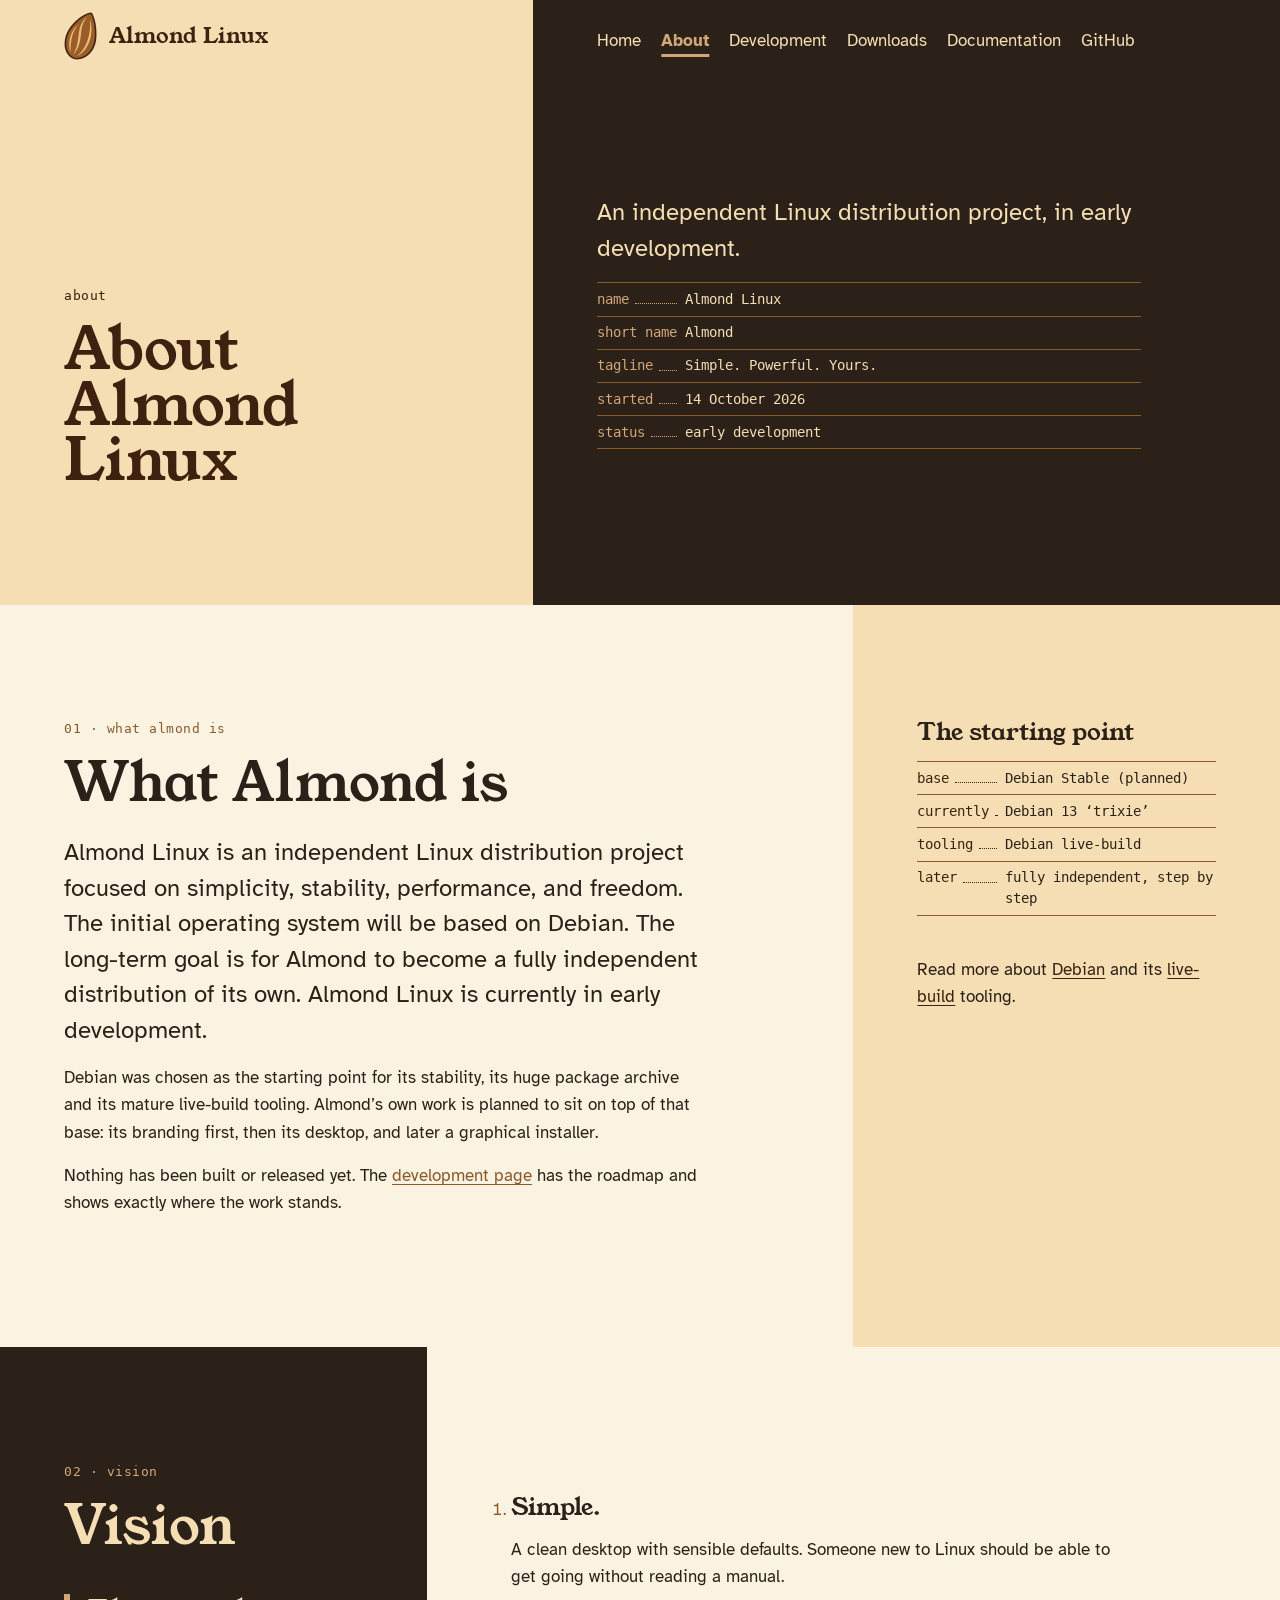
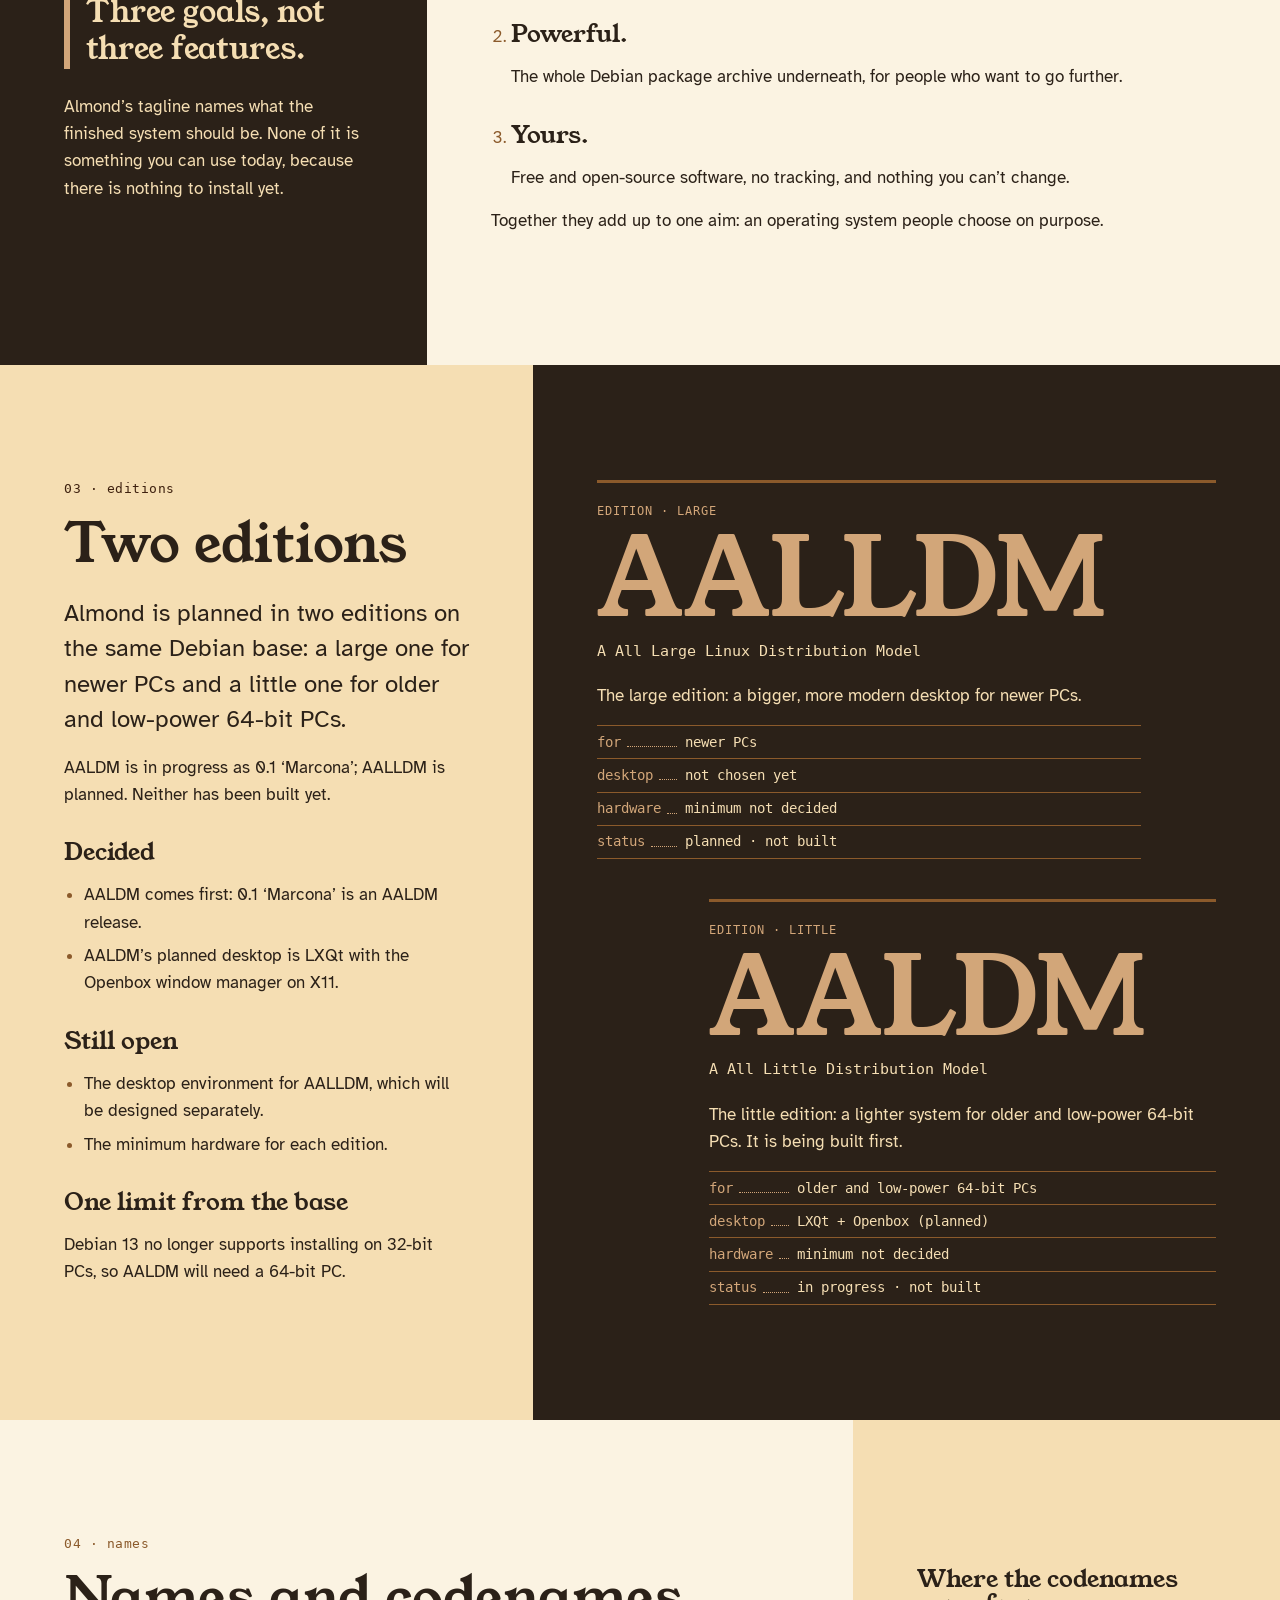
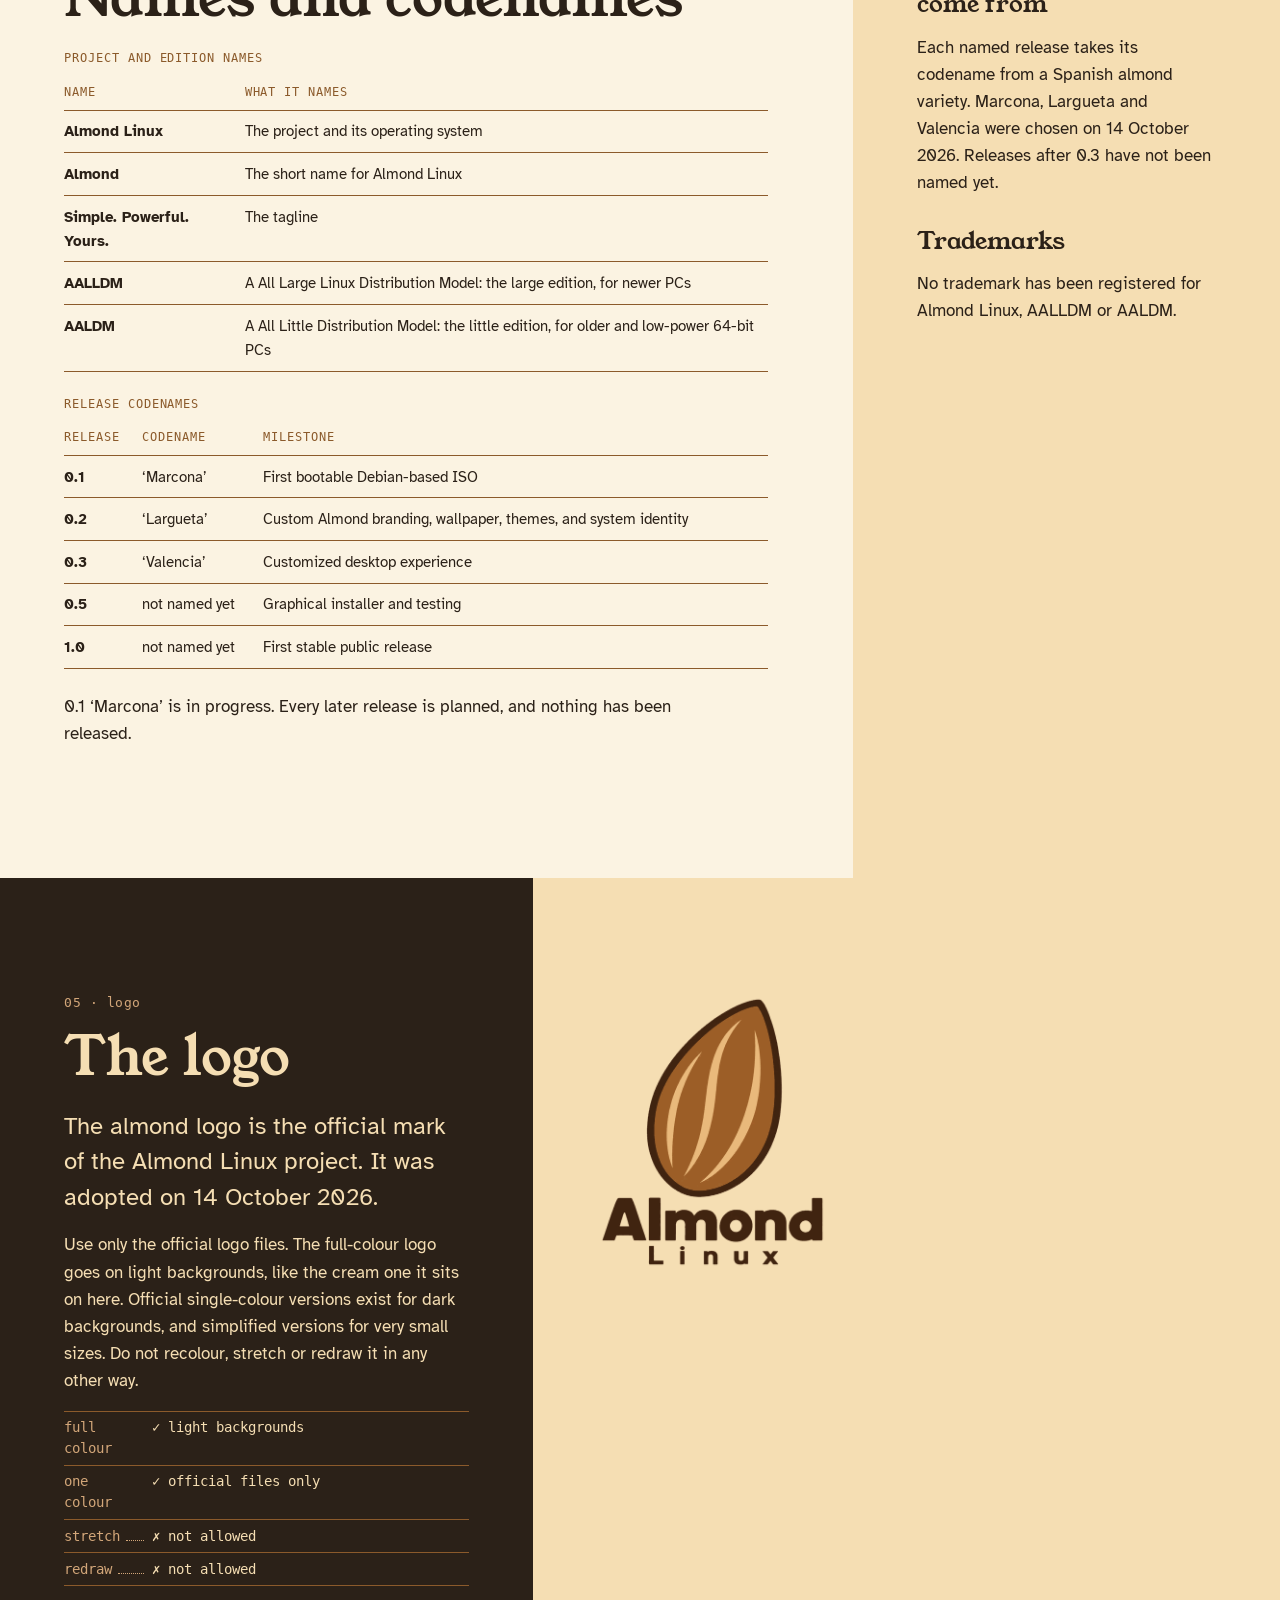
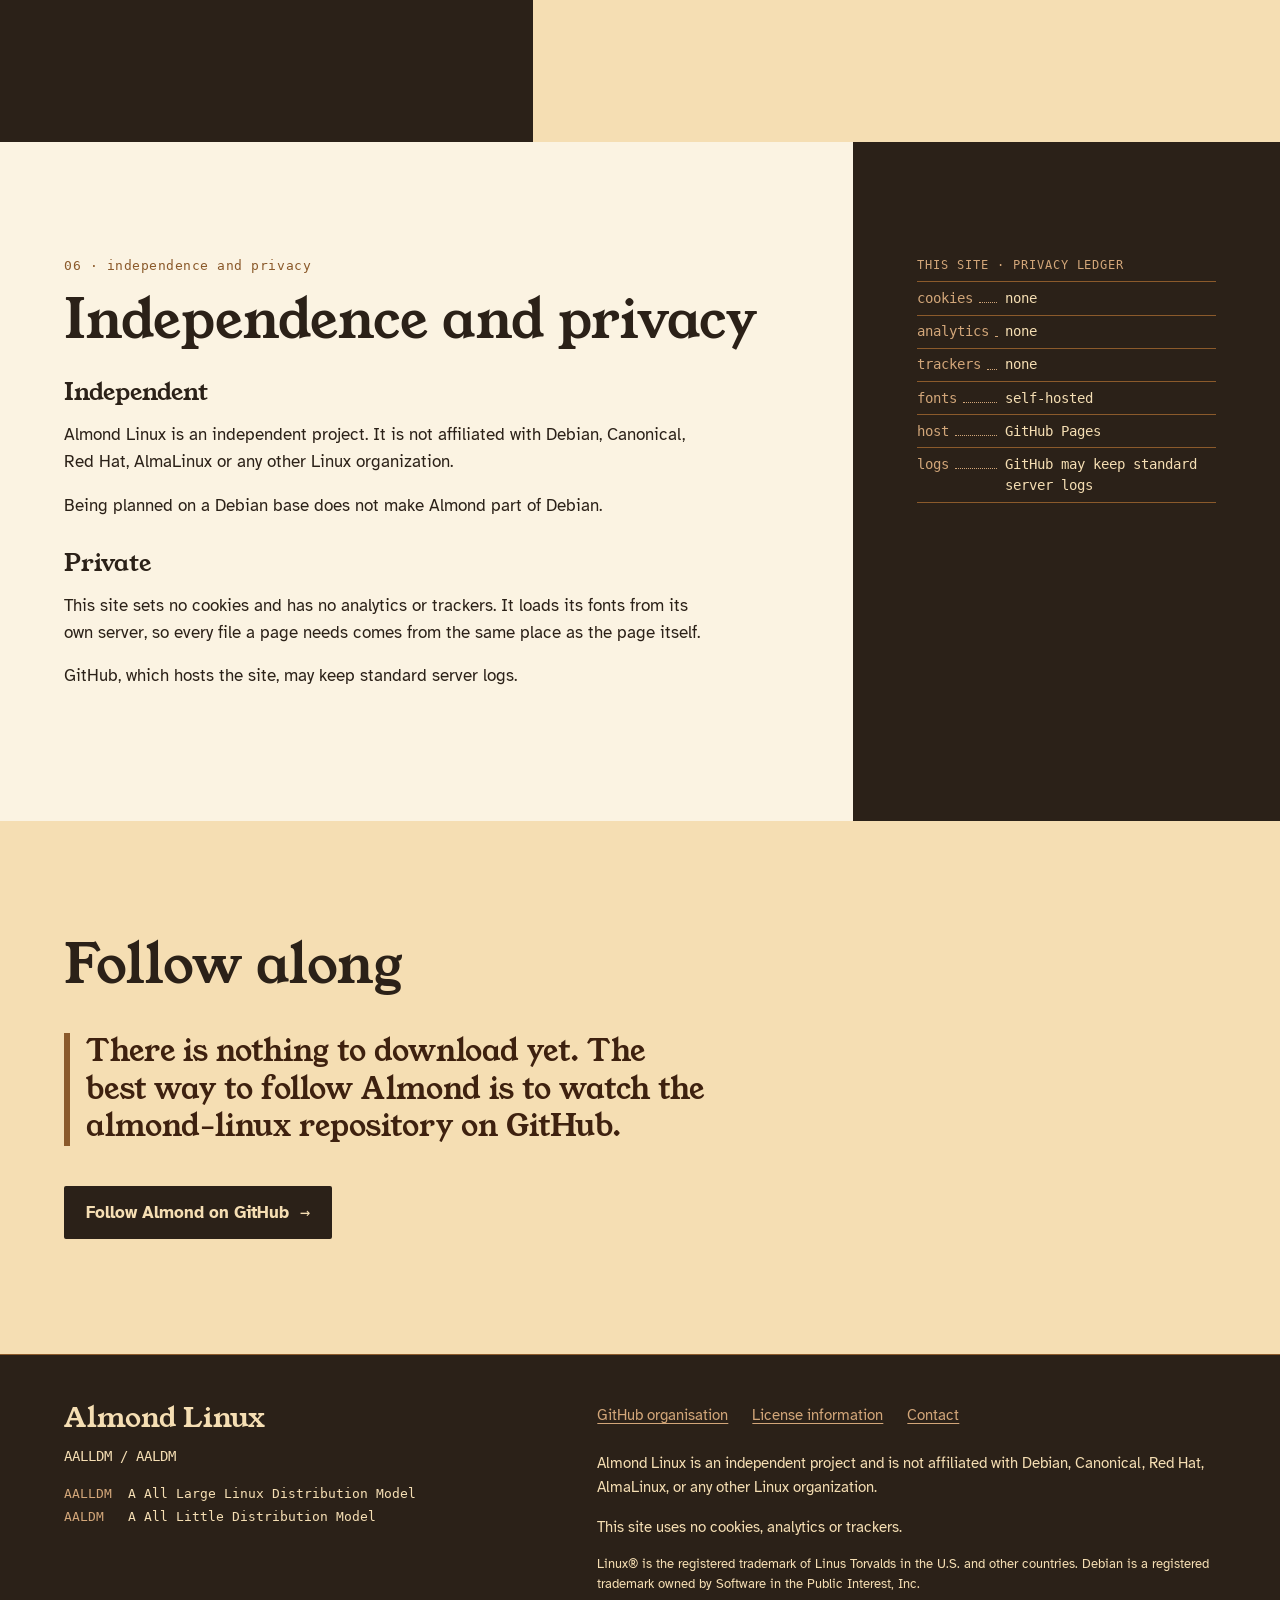
==== commit 5a43c1e2: "Website: AALDM first (LXQt + Openbox, 64-bit PCs) and an Almond Pure section - AALDM is the first ed" ====
--- a/about.html
+++ b/about.html
@@ -112,13 +112,17 @@
       <p class="kicker">03 · editions</p>
       <h2 id="h-editions">Two editions</h2>
       <p class="lead">Almond is planned in two editions on the same Debian base: a large one for newer PCs and a little one for older and low-power 64-bit PCs.</p>
-      <p>Both are planned. Neither has been built.</p>
-      <div class="prose">
+      <p>AALDM is in progress as 0.1 ‘Marcona’; AALLDM is planned. Neither has been built yet.</p>
+      <div class="prose">
+        <h3>Decided</h3>
+        <ul>
+          <li>AALDM comes first: 0.1 ‘Marcona’ is an AALDM release.</li>
+          <li>AALDM’s planned desktop is LXQt with the Openbox window manager on X11.</li>
+        </ul>
         <h3>Still open</h3>
         <ul>
-          <li>The desktop environment for each edition.</li>
+          <li>The desktop environment for AALLDM, which will be designed separately.</li>
           <li>The minimum hardware for each edition.</li>
-          <li>Which edition reaches 0.1 ‘Marcona’ first.</li>
         </ul>
         <h3>One limit from the base</h3>
         <p>Debian 13 no longer supports installing on 32-bit PCs, so AALDM will need a 64-bit PC.</p>
@@ -141,12 +145,12 @@
         <p class="cap">Edition · little</p>
         <p class="acro">AALDM</p>
         <p class="expansion">A All Little Distribution Model</p>
-        <p>The little edition: a lighter system for older and low-power 64-bit PCs.</p>
+        <p>The little edition: a lighter system for older and low-power 64-bit PCs. It is being built first.</p>
         <dl class="ledger">
           <div><dt>for</dt><dd>older and low-power 64-bit PCs</dd></div>
-          <div><dt>desktop</dt><dd>not chosen yet</dd></div>
+          <div><dt>desktop</dt><dd>LXQt + Openbox (planned)</dd></div>
           <div><dt>hardware</dt><dd>minimum not decided</dd></div>
-          <div><dt>status</dt><dd>planned · not built</dd></div>
+          <div><dt>status</dt><dd>in progress · not built</dd></div>
         </dl>
       </div>
     </div>
@@ -203,12 +207,12 @@
       <p class="kicker">05 · logo</p>
       <h2 id="h-logo">The logo</h2>
       <p class="lead">The almond logo is the official mark of the Almond Linux project. It was adopted on 14 October 2026.</p>
-      <p>Use it as it is. It must not be recoloured, stretched or redrawn, and it is always shown on a light background, like the cream one it sits on here.</p>
-      <dl class="ledger">
-        <div><dt>recolour</dt><dd><span aria-hidden="true">✗ </span>not allowed</dd></div>
+      <p>Use only the official logo files. The full-colour logo goes on light backgrounds, like the cream one it sits on here. Official single-colour versions exist for dark backgrounds, and simplified versions for very small sizes. Do not recolour, stretch or redraw it in any other way.</p>
+      <dl class="ledger">
+        <div><dt>full colour</dt><dd><span aria-hidden="true">✓ </span>light backgrounds</dd></div>
+        <div><dt>one colour</dt><dd><span aria-hidden="true">✓ </span>official files only</dd></div>
         <div><dt>stretch</dt><dd><span aria-hidden="true">✗ </span>not allowed</dd></div>
         <div><dt>redraw</dt><dd><span aria-hidden="true">✗ </span>not allowed</dd></div>
-        <div><dt>shown on</dt><dd><span aria-hidden="true">✓ </span>light backgrounds only</dd></div>
       </dl>
     </div>
     <div class="field cream">
--- a/assets/css/style.css
+++ b/assets/css/style.css
@@ -166,6 +166,11 @@
 .paper .screen-inner { background: var(--cream); }
 .screen-inner img { position: absolute; top: 50%; left: 50%; width: auto; height: 46%; max-width: none; transform: translate(-50%, -50%); }
 .screen figcaption { font: .8125rem/1.5 var(--mono); margin-top: 1.5rem; color: var(--kick); }
+
+/* development: a few real icons from the Almond Pure icon theme */
+.icon-grid { list-style: none; display: grid; grid-template-columns: repeat(auto-fill, minmax(5.5rem, 1fr)); gap: 1.5rem 1rem; margin: 1rem 0 0; }
+.icon-grid li { display: flex; flex-direction: column; align-items: center; gap: .5rem; text-align: center; font: .8125rem/1.3 var(--mono); }
+.icon-grid img { width: 64px; height: 64px; }
 
 /* roadmap ledger */
 .roadmap .wide { padding-bottom: 0; }
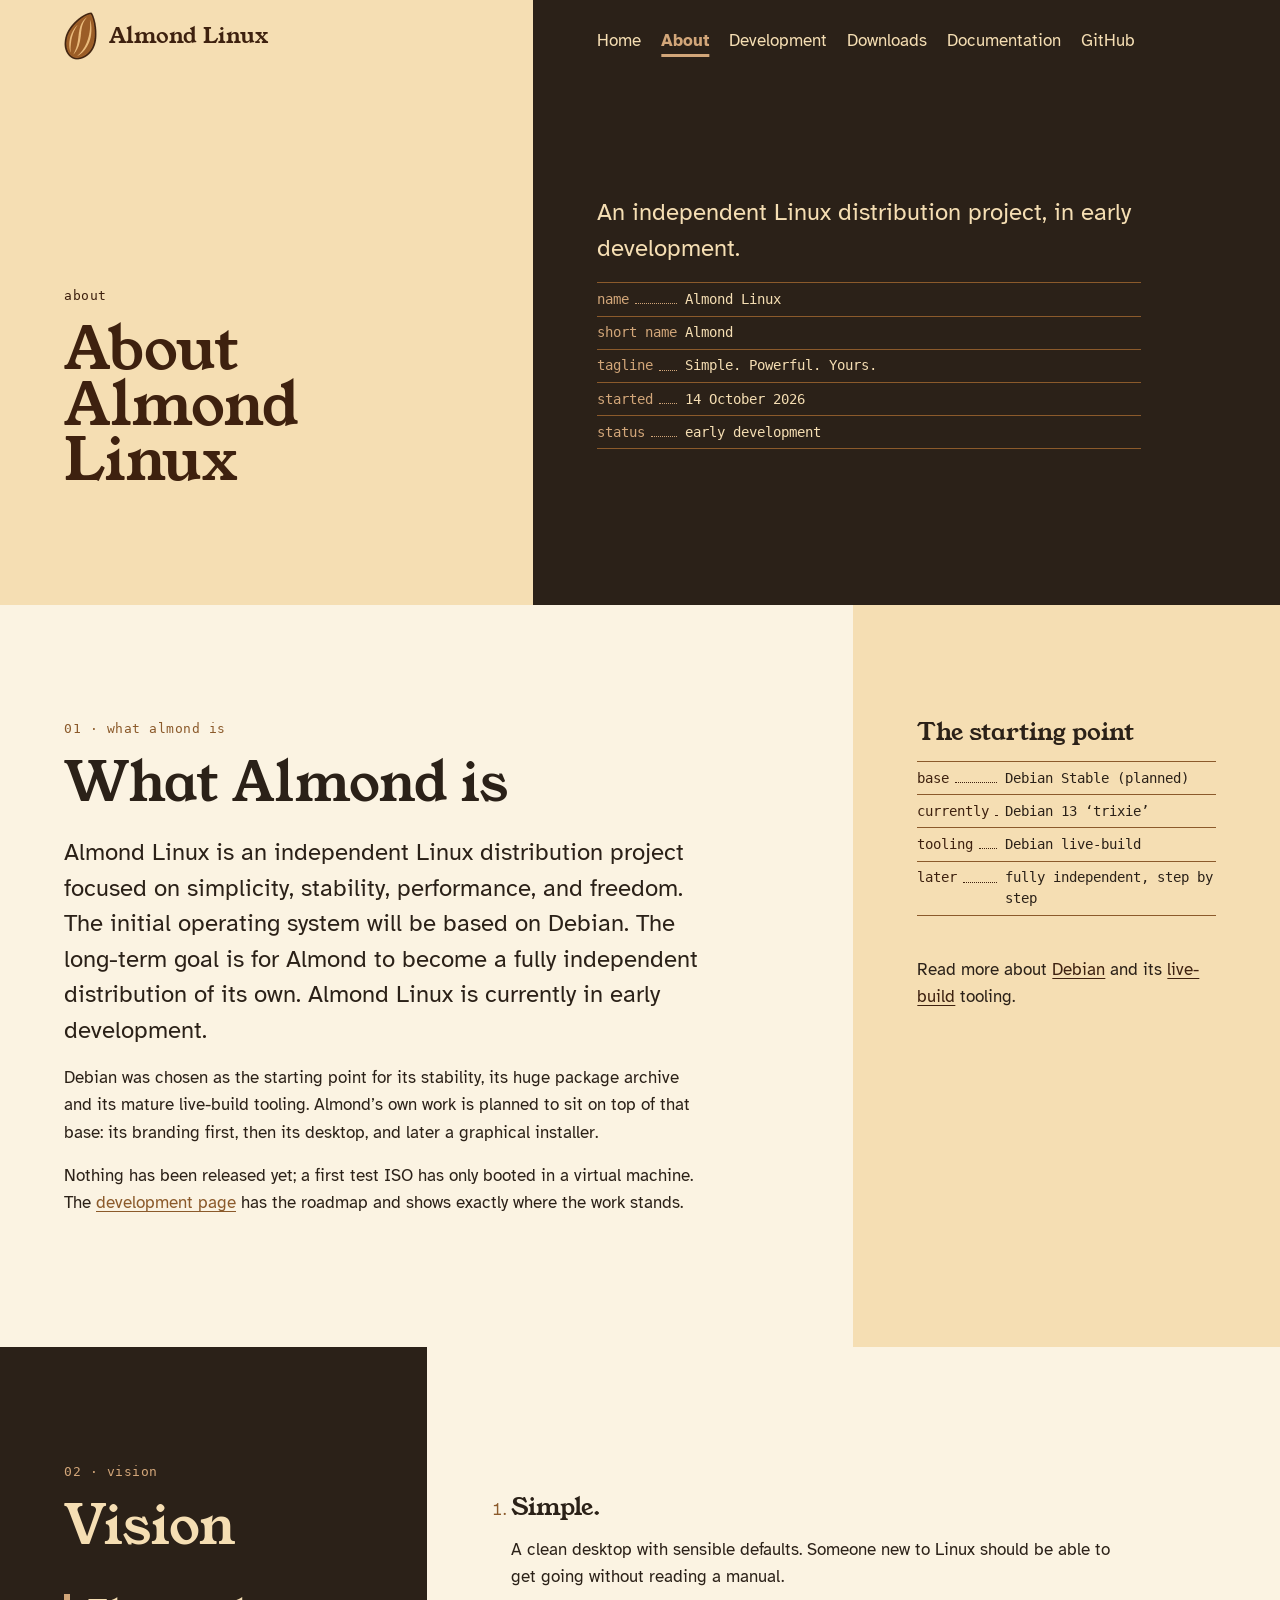
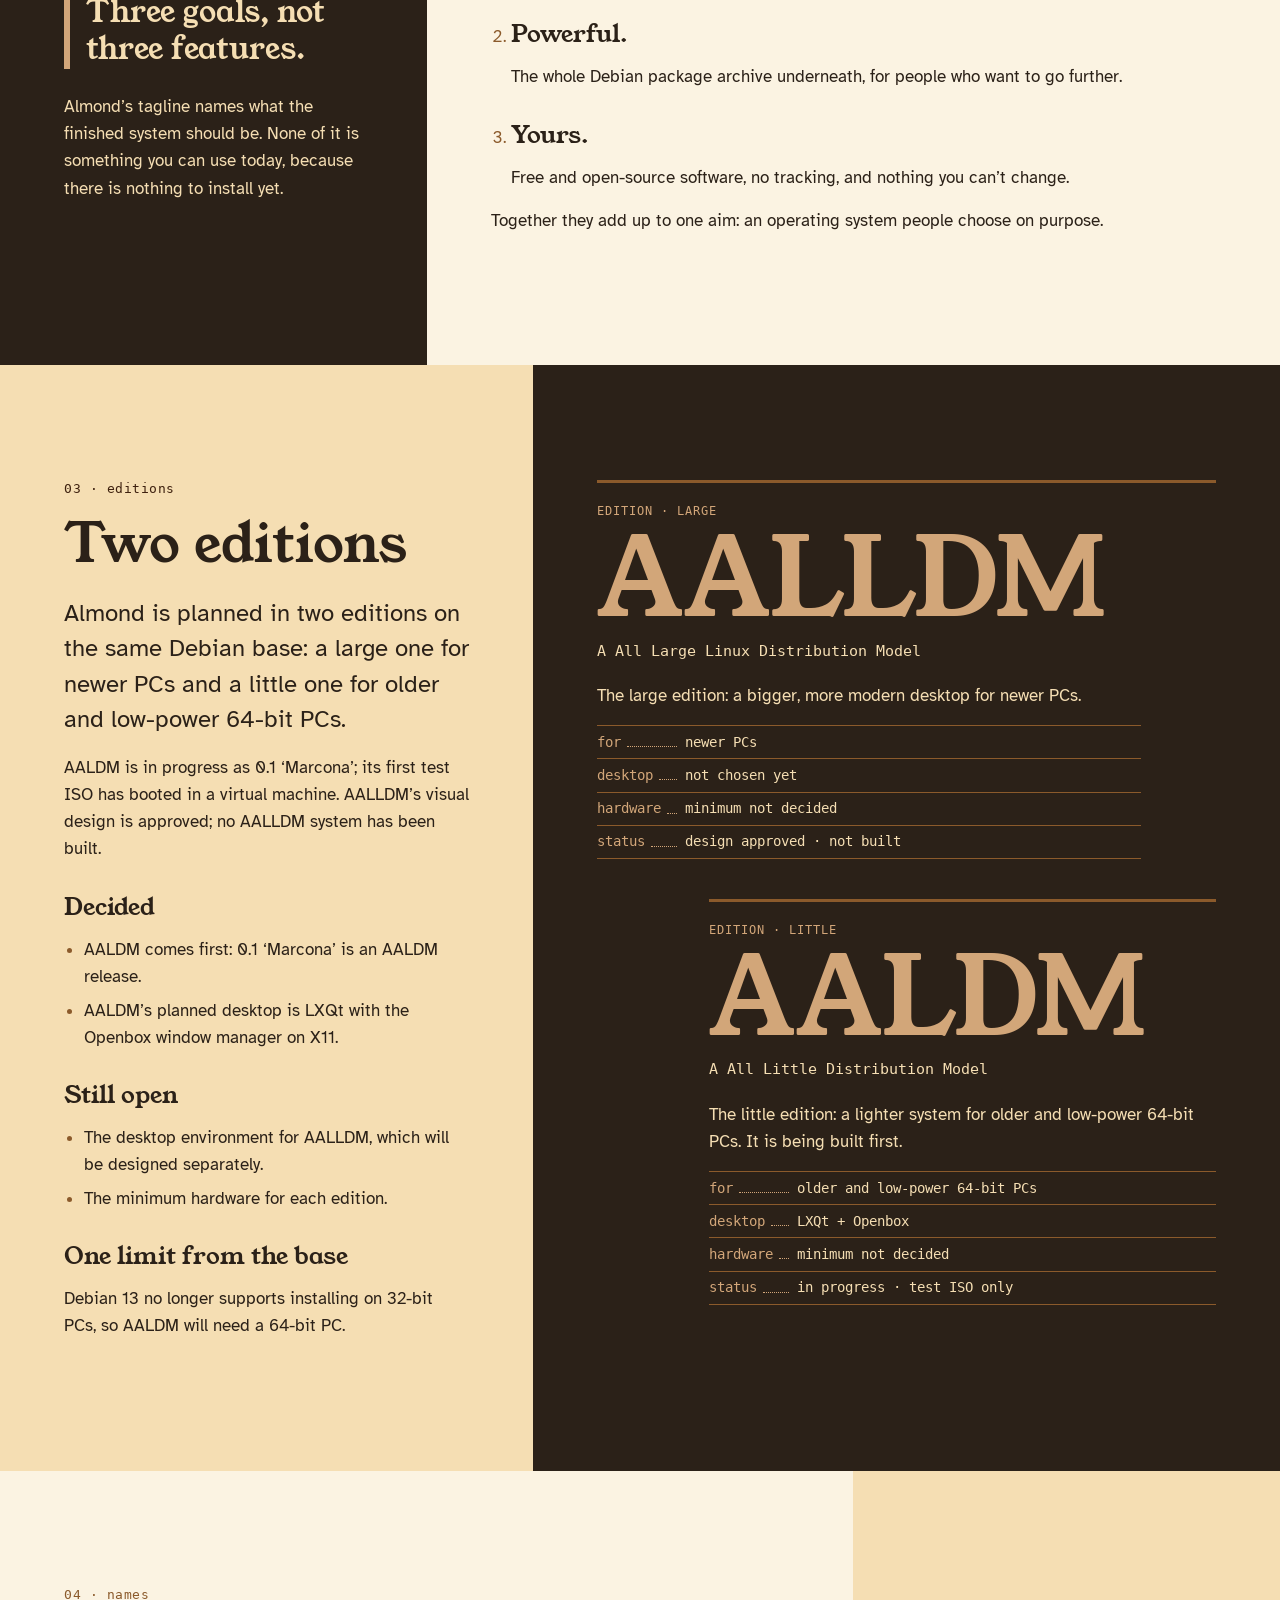
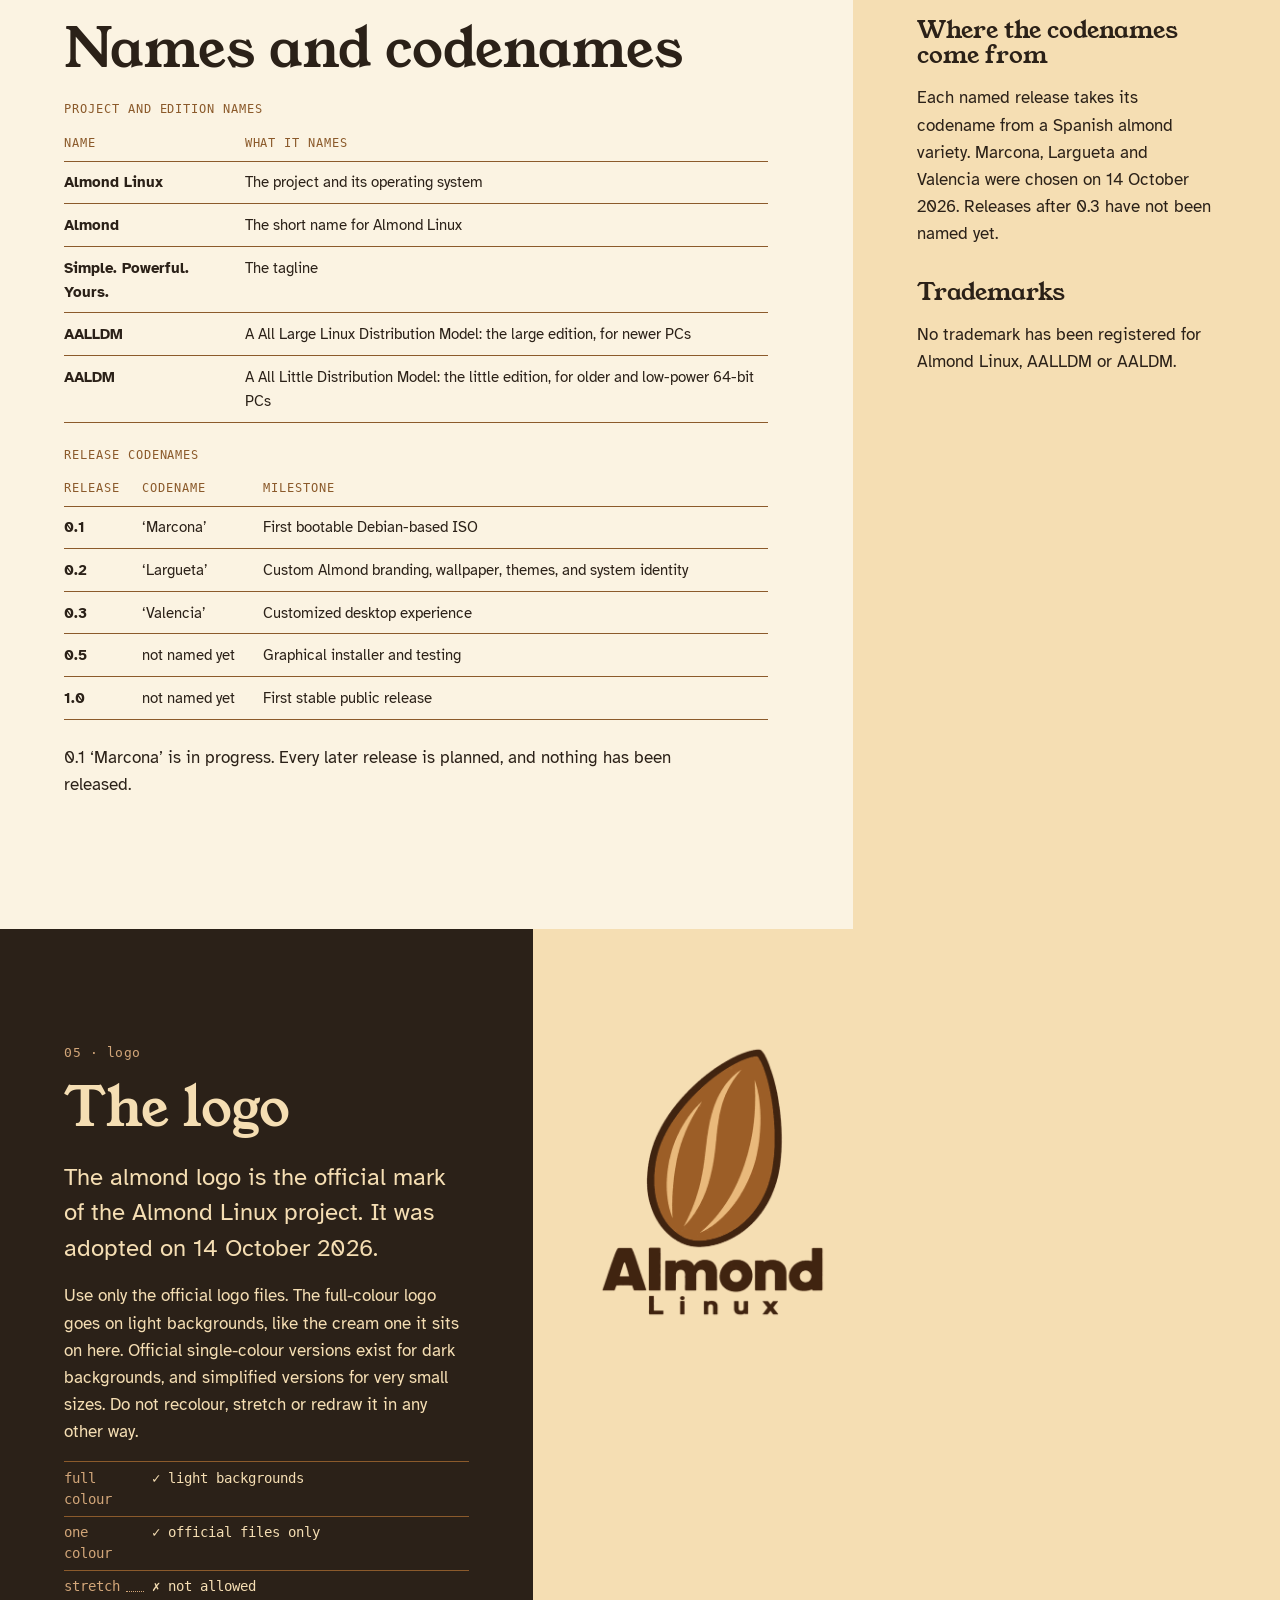
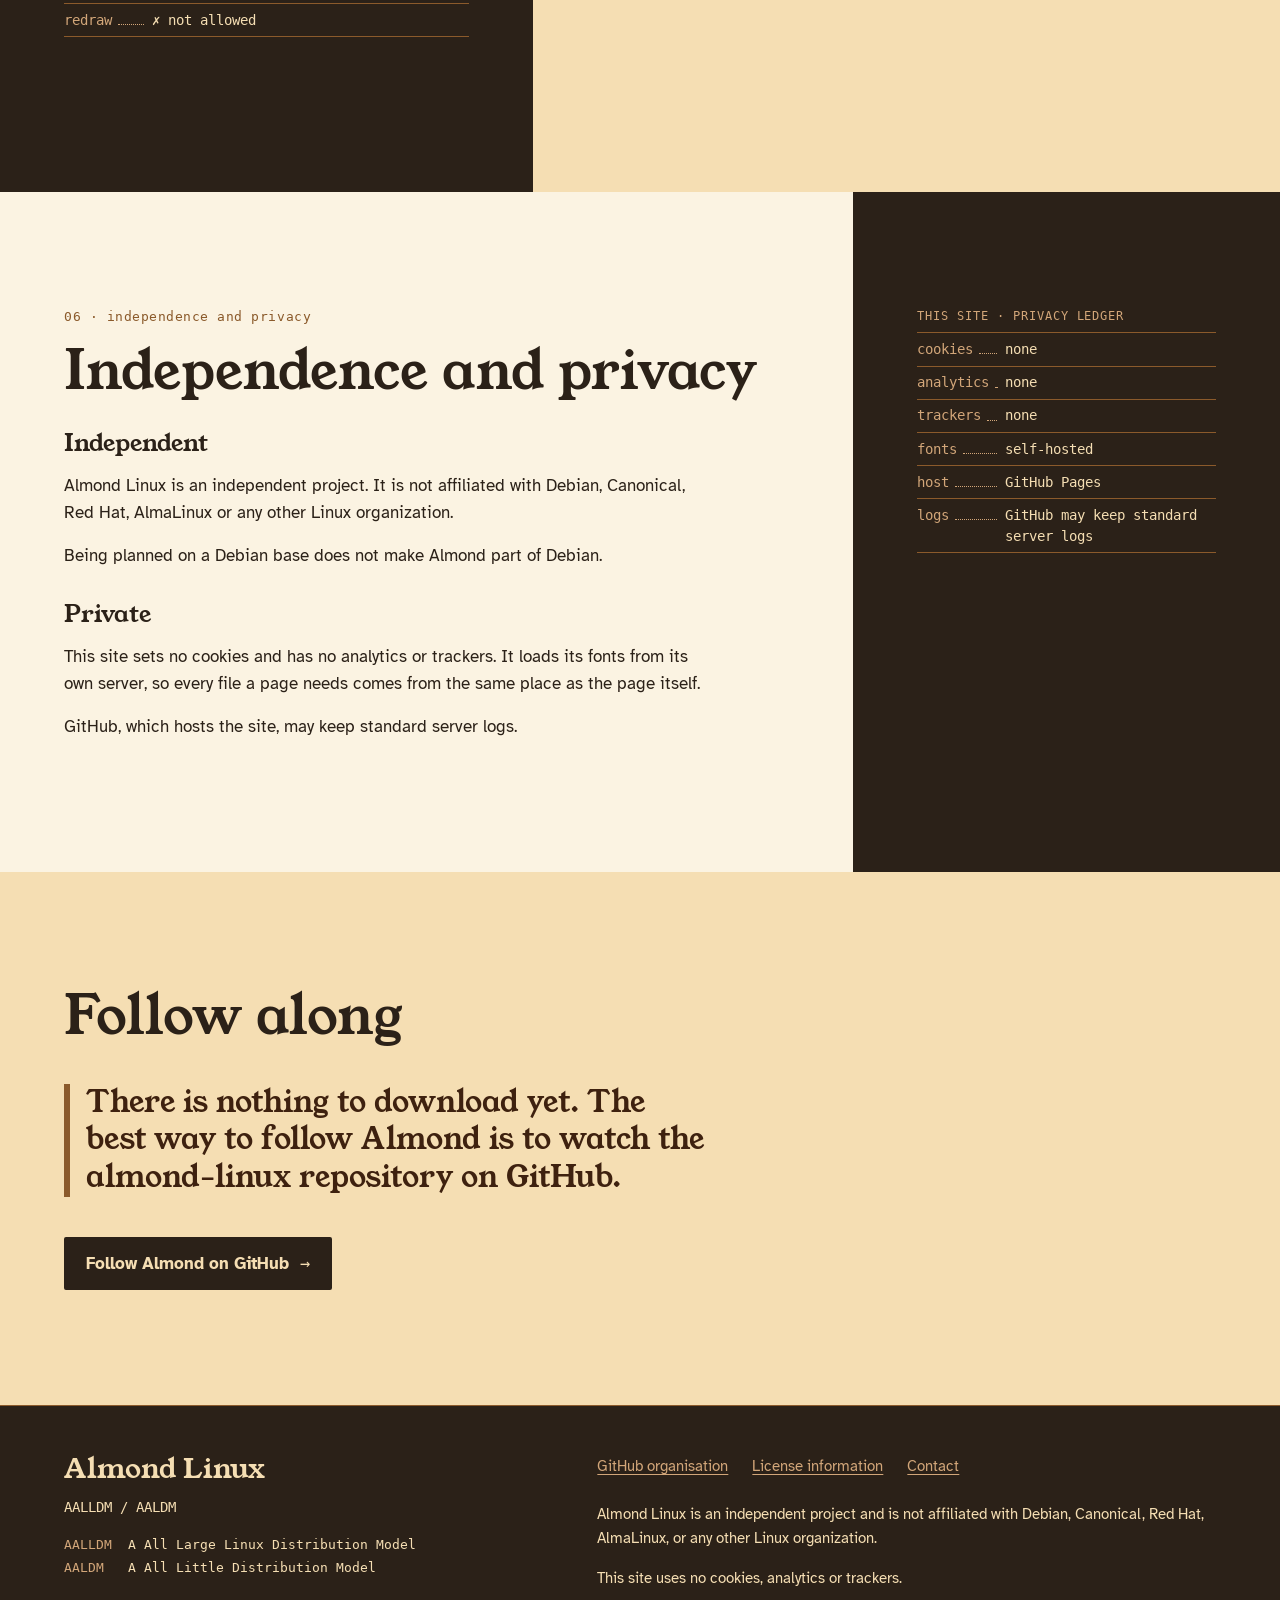
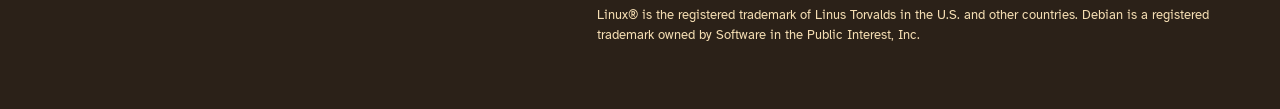
==== commit 76b27732: "Status: first AALDM test ISO booted in VirtualBox; AALLDM design approved Facts only: test ISO, Virt" ====
--- a/about.html
+++ b/about.html
@@ -7,9 +7,12 @@
 <meta name="description" content="What Almond Linux is, its two editions AALLDM and AALDM, its vision, names, codenames and logo.">
 <meta name="theme-color" content="#2B2118">
 <meta name="color-scheme" content="light">
-<link rel="icon" href="favicon.ico" sizes="any">
-<link rel="icon" type="image/png" sizes="32x32" href="assets/images/favicon-32.png">
-<link rel="apple-touch-icon" href="assets/images/apple-touch-icon.png">
+<link rel="icon" href="favicon.ico?v=2" sizes="48x48">
+<link rel="icon" type="image/svg+xml" href="favicon.svg?v=2">
+<link rel="icon" type="image/png" sizes="32x32" href="assets/images/favicon-32.png?v=2">
+<link rel="apple-touch-icon" sizes="180x180" href="apple-touch-icon.png?v=2">
+<link rel="mask-icon" href="safari-pinned-tab.svg?v=2" color="#8B5A2B">
+<link rel="manifest" href="site.webmanifest?v=2">
 <meta property="og:type" content="website">
 <meta property="og:title" content="About – Almond Linux">
 <meta property="og:description" content="What Almond Linux is, its two editions AALLDM and AALDM, its vision, names, codenames and logo.">
@@ -64,7 +67,7 @@
       <div class="prose">
         <p class="lead">Almond Linux is an independent Linux distribution project focused on simplicity, stability, performance, and freedom. The initial operating system will be based on Debian. The long-term goal is for Almond to become a fully independent distribution of its own. Almond Linux is currently in early development.</p>
         <p>Debian was chosen as the starting point for its stability, its huge package archive and its mature live-build tooling. Almond’s own work is planned to sit on top of that base: its branding first, then its desktop, and later a graphical installer.</p>
-        <p>Nothing has been built or released yet. The <a href="development.html">development page</a> has the roadmap and shows exactly where the work stands.</p>
+        <p>Nothing has been released yet; a first test ISO has only booted in a virtual machine. The <a href="development.html">development page</a> has the roadmap and shows exactly where the work stands.</p>
       </div>
     </div>
     <div class="field cream">
@@ -112,7 +115,7 @@
       <p class="kicker">03 · editions</p>
       <h2 id="h-editions">Two editions</h2>
       <p class="lead">Almond is planned in two editions on the same Debian base: a large one for newer PCs and a little one for older and low-power 64-bit PCs.</p>
-      <p>AALDM is in progress as 0.1 ‘Marcona’; AALLDM is planned. Neither has been built yet.</p>
+      <p>AALDM is in progress as 0.1 ‘Marcona’; its first test ISO has booted in a virtual machine. AALLDM’s visual design is approved; no AALLDM system has been built.</p>
       <div class="prose">
         <h3>Decided</h3>
         <ul>
@@ -138,7 +141,7 @@
           <div><dt>for</dt><dd>newer PCs</dd></div>
           <div><dt>desktop</dt><dd>not chosen yet</dd></div>
           <div><dt>hardware</dt><dd>minimum not decided</dd></div>
-          <div><dt>status</dt><dd>planned · not built</dd></div>
+          <div><dt>status</dt><dd>design approved · not built</dd></div>
         </dl>
       </div>
       <div class="edition">
@@ -148,9 +151,9 @@
         <p>The little edition: a lighter system for older and low-power 64-bit PCs. It is being built first.</p>
         <dl class="ledger">
           <div><dt>for</dt><dd>older and low-power 64-bit PCs</dd></div>
-          <div><dt>desktop</dt><dd>LXQt + Openbox (planned)</dd></div>
+          <div><dt>desktop</dt><dd>LXQt + Openbox</dd></div>
           <div><dt>hardware</dt><dd>minimum not decided</dd></div>
-          <div><dt>status</dt><dd>in progress · not built</dd></div>
+          <div><dt>status</dt><dd>in progress · test ISO only</dd></div>
         </dl>
       </div>
     </div>
